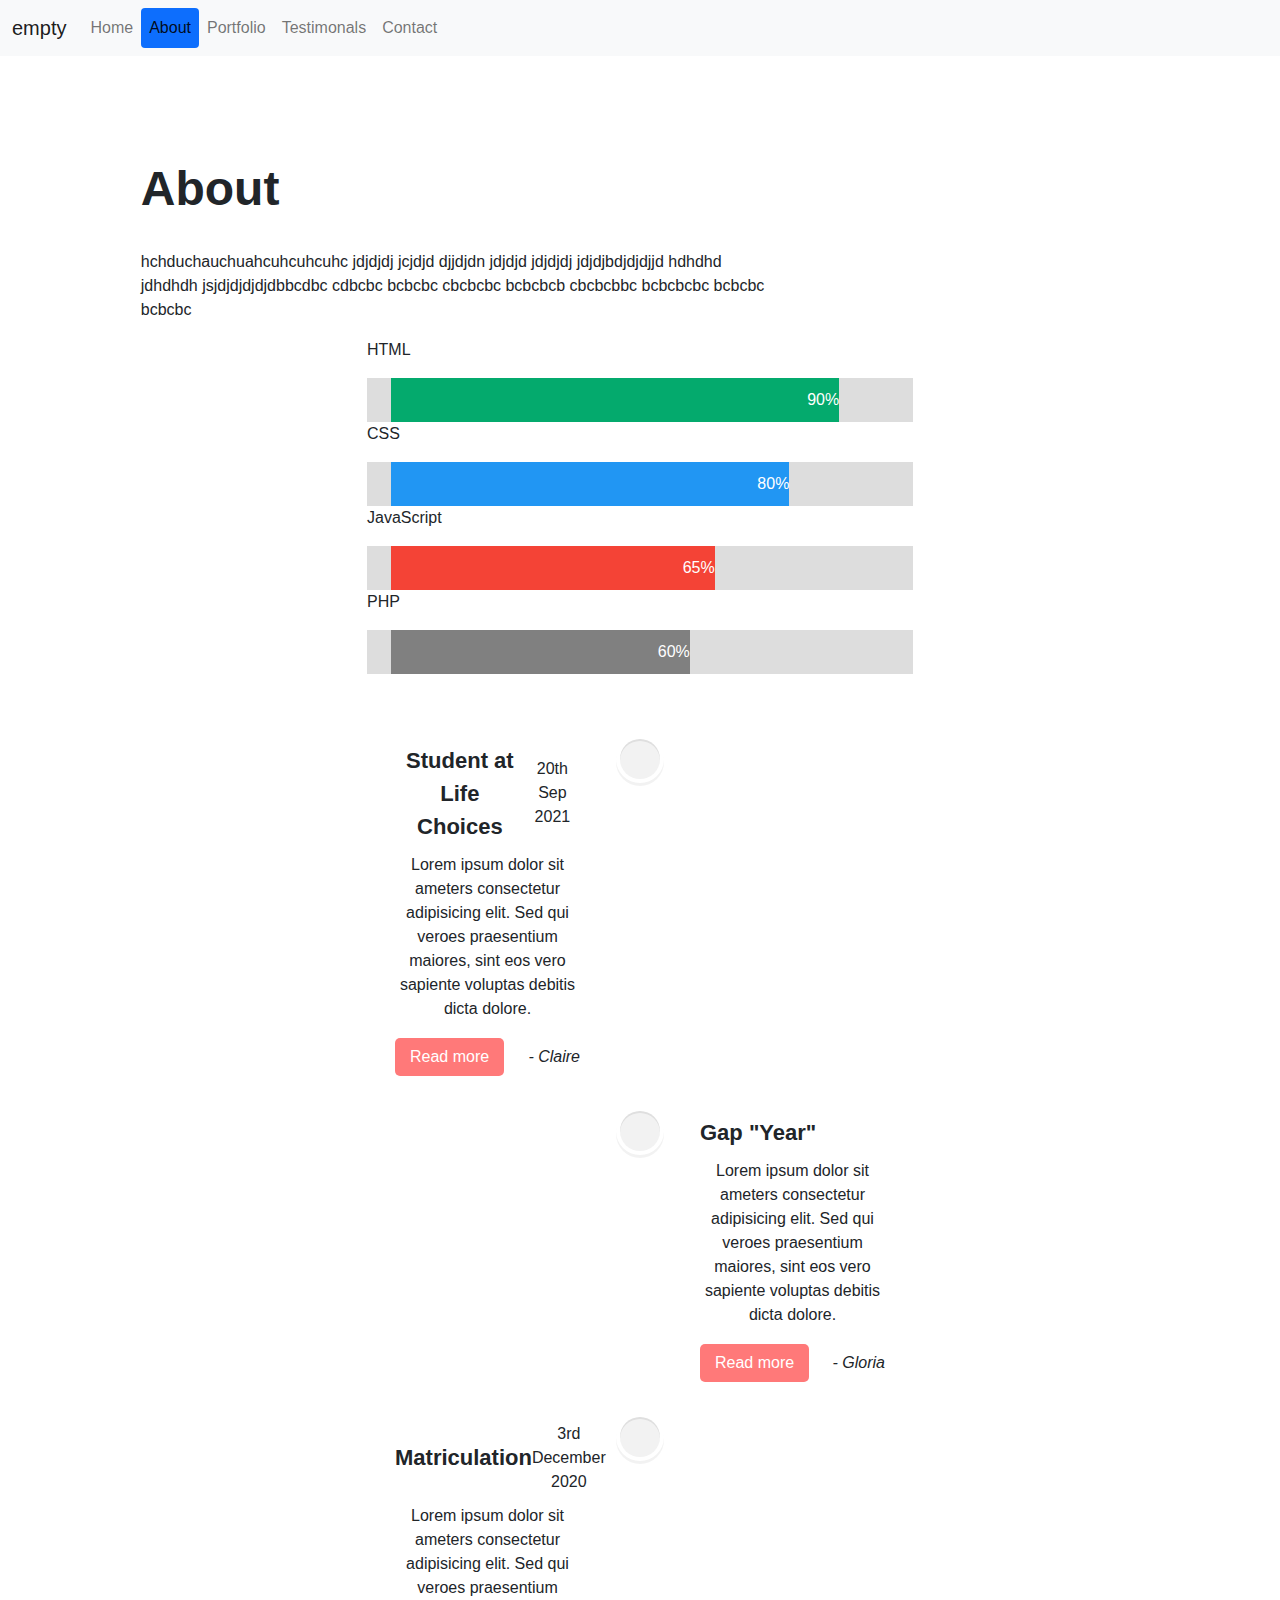
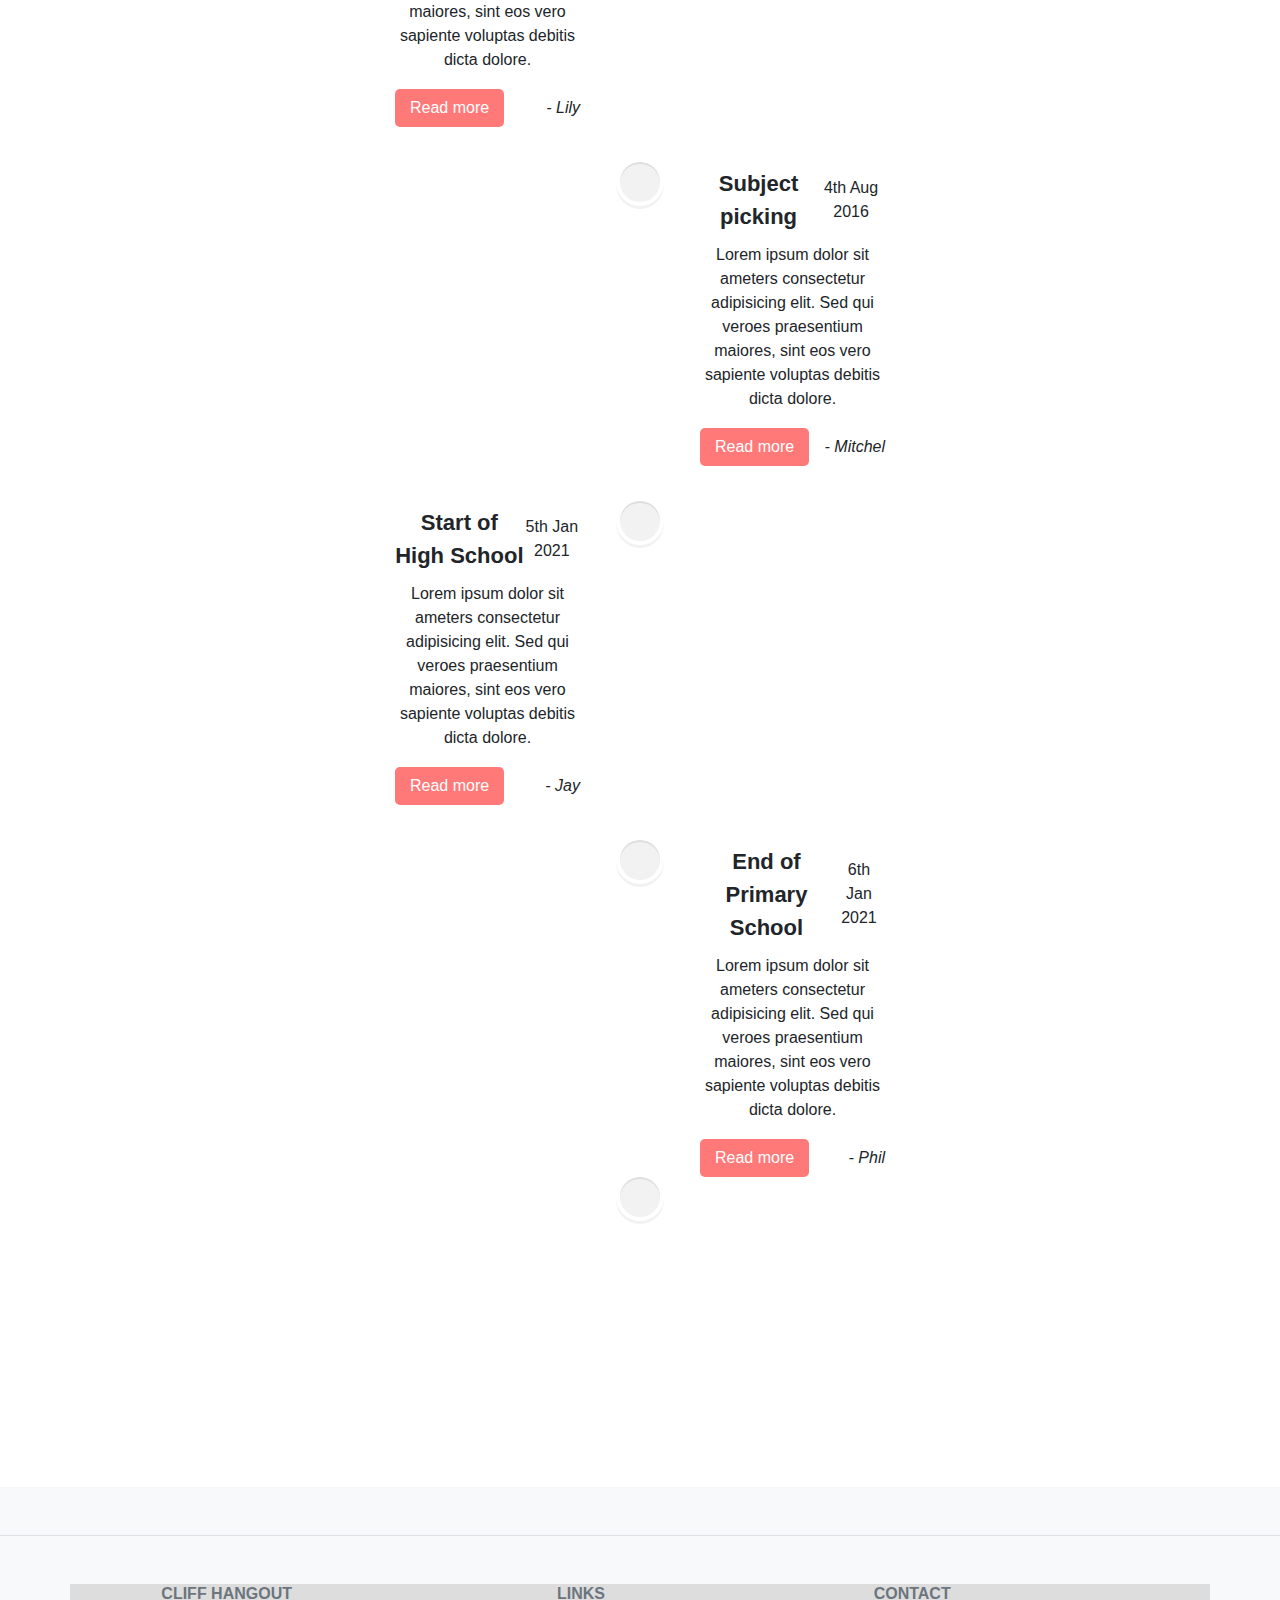
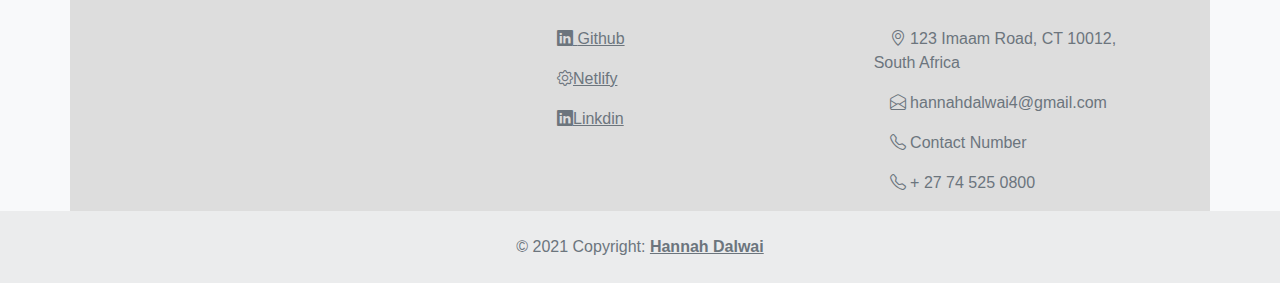
==== about.html @ 72252b6e "about rm timline" ====
<html>
<head>
    <!-- <link href="https://cdn.jsdelivr.net/npm/bootstrap@5.1.3/dist/css/bootstrap.min.css" rel="stylesheet" integrity="sha384-1BmE4kWBq78iYhFldvKuhfTAU6auU8tT94WrHftjDbrCEXSU1oBoqyl2QvZ6jIW3" crossorigin="anonymous"> -->
    <link rel="icon" href="images/HD.png" sizes="16x16">
    <link rel="stylesheet" href="style.css">
    <link rel="stylesheet" href="bootstrap.min.css">
    <link rel="stylesheet" href="https://cdn.jsdelivr.net/npm/bootstrap-icons@1.6.1/font/bootstrap-icons.css">
    <title>Hannah Dalwai</title>
</head>
<body>  
    <!-- navbar -->
    <nav class="navbar navbar-expand-lg navbar-light bg-light fixed-top">
      <div class="container-fluid">
        <a class="navbar-brand" href="#">empty</a>
        <button class="navbar-toggler" type="button" data-bs-toggle="collapse" data-bs-target="#navbarNavDropdown" aria-controls="navbarNavDropdown" aria-expanded="false" aria-label="Toggle navigation">
          <span class="navbar-toggler-icon"></span>
        </button>
        <div class="collapse navbar-collapse" id="navbarNavDropdown">
          <ul class="navbar-nav nav nav-pills" >
            
              <li class="nav-item">
                  <a class="nav-link" href="index.html">Home</a>
                </li>
                <li class="nav-item">
                  <a class="nav-link active" href="about.html">About</a>
                </li>
                <li class="nav-item">
                  <a class="nav-link" href="portfolio.html">Portfolio</a>
                </li>
                <li class="nav-item">
                  <a class="nav-link" href="testimonal.html">Testimonals</a>
                </li>
                <li class="nav-item">
                  <a class="nav-link" href="contact.html">Contact</a>
                </li>  
          </ul>
        </div>
      </div>
    </nav>
    <div id="abouttext" class="col-lg-6 col-sm-12 text-center text-md-start">
      <h1 id="header-text"><div class="display-5 fw-bold">About</div></h1>
      <br><p>hchduchauchuahcuhcuhcuhc jdjdjdj jcjdjd djjdjdn jdjdjd jdjdjdj jdjdjbdjdjdjjd hdhdhd jdhdhdh jsjdjdjdjdjdbbcdbc cdbcbc bcbcbc cbcbcbc bcbcbcb cbcbcbbc bcbcbcbc bcbcbc bcbcbc</p>
  </div>
    <div class="container-lg">
        <div class="row justify-content-center align-items-center">
          <!-- Skills -->
          <div class="col-lg-6 col-md-6 col-12">
            <div id="skills" class="col-lg-12 col-md-12 col-12 text-center text-md-start">          
              <p>HTML</p>
              <div class="container">
                <div class="skills html">90%</div>
              </div>
              <p>CSS</p>
              <div class="container">
                <div class="skills css">80%</div>
              </div>
              <p>JavaScript</p>
              <div class="container">
                <div class="skills js">65%</div>
              </div>
              <p>PHP</p>
              <div class="container">
                <div class="skills php">60%</div>
              </div>   
            </div>
            <!-- Experience Timeline -->
            <div class="text-center d-md-block">
              <div class="wrapper">
                <div class="center-line">
                  <a href="https://en.wikipedia.org/wiki/Wiki" class="scroll-icon"><i class="fas fa-caret-up"></i></a>
                </div>
                <div class="row row-1">
                  <section>
                    <i class="icon fas fa-home"></i>
                    <div class="details">
                      <span class="title">Student at Life Choices</span>
                      <span>20th Sep 2021</span>
                    </div>
                    <p>Lorem ipsum dolor sit ameters consectetur adipisicing elit. Sed qui veroes praesentium maiores, sint eos vero sapiente voluptas debitis dicta dolore.</p>
                    <div class="bottom">
                      <a href="https://en.wikipedia.org/wiki/Wiki">Read more</a>
                      <i>- Claire</i>
                    </div>
                  </section>
                </div>
                <div class="row row-2">
                  <section>
                    <i class="icon fas fa-star"></i>
                    <div class="details">
                      <span class="title">Gap "Year"</span>
                      <span></span>
                    </div>
                    <p>Lorem ipsum dolor sit ameters consectetur adipisicing elit. Sed qui veroes praesentium maiores, sint eos vero sapiente voluptas debitis dicta dolore.</p>
                    <div class="bottom">
                      <a href="https://en.wikipedia.org/wiki/Wiki">Read more</a>
                      <i>- Gloria</i>
                    </div>
                  </section>
                </div>
                <div class="row row-1">
                  <section>
                    <i class="icon fas fa-rocket"></i>
                    <div class="details">
                      <span class="title">Matriculation</span>
                      <span>3rd December 2020</span>
                    </div>
                    <p>Lorem ipsum dolor sit ameters consectetur adipisicing elit. Sed qui veroes praesentium maiores, sint eos vero sapiente voluptas debitis dicta dolore.</p>
                    <div class="bottom">
                      <a href="https://en.wikipedia.org/wiki/Wiki">Read more</a>
                      <i>- Lily</i>
                    </div>
                  </section>
                </div>
                <div class="row row-2">
                  <section>
                    <i class="icon fas fa-globe"></i>
                    <div class="details">
                      <span class="title">Subject picking</span>
                      <span>4th Aug 2016</span>
                    </div>
                    <p>Lorem ipsum dolor sit ameters consectetur adipisicing elit. Sed qui veroes praesentium maiores, sint eos vero sapiente voluptas debitis dicta dolore.</p>
                    <div class="bottom">
                      <a href="https://en.wikipedia.org/wiki/Wiki">Read more</a>
                      <i>- Mitchel</i>
                    </div>
                  </section>
                </div>
                <div class="row row-1">
                  <section>
                    <i class="icon fas fa-paper-plane"></i>
                    <div class="details">
                      <span class="title">Start of High School</span>
                      <span>5th Jan 2021</span>
                    </div>
                    <p>Lorem ipsum dolor sit ameters consectetur adipisicing elit. Sed qui veroes praesentium maiores, sint eos vero sapiente voluptas debitis dicta dolore.</p>
                    <div class="bottom">
                      <a href="https://en.wikipedia.org/wiki/Wiki">Read more</a>
                      <i>- Jay</i>
                    </div>
                  </section>
                </div>
                <div class="row row-2">
                  <section>
                    <i class="icon fas fa-map-marker-alt"></i>
                    <div class="details">
                      <span class="title">End of Primary School</span>
                      <span>6th Jan 2021</span>
                    </div>
                    <p>Lorem ipsum dolor sit ameters consectetur adipisicing elit. Sed qui veroes praesentium maiores, sint eos vero sapiente voluptas debitis dicta dolore.</p>
                    <div class="bottom">
                      <a href="https://en.wikipedia.org/wiki/Wiki">Read more</a>
                      <i>- Phil</i>
                    </div>
                  </section>
                </div>
              </div>  
            </div>
          </div>
    <!-- end -->
</div>
</div> 
<br><br><br><br><br><br><br><br><br><br><!-- Footer -->
<footer class="text-center text-lg-start bg-light text-muted ">
    <!-- Section: Social media -->
    <section
      class="d-flex justify-content-center justify-content-lg-between p-4 border-bottom" >
      <!-- Left -->
      <div class="me-5 d-none d-lg-block">
        <span> </span>
      </div>
      <!-- Left -->
  
    
    </section>
    
    <!-- Section: Links  -->
    <section class="">
      <div class="container text-center text-md-start mt-5">
        <!-- Grid row -->
        <div class="row mt-3">
          <!-- Grid column -->
          <div class="col-md-3 col-lg-4 col-xl-3 mx-auto mb-4">
            <!-- Content -->
            <h6 class="text-uppercase fw-bold mb-4">
              <i class="fas fa-gem me-3"></i>Cliff Hangout
            </h6>
          </div>
  
          <!-- Grid column -->
          <div class="col-md-3 col-lg-2 col-xl-2 mx-auto mb-4">
            <!-- Links -->
            <h6 class="text-uppercase fw-bold mb-4">
              Links
            </h6>
            <p>
              <a href="#!" class="text-reset"><i class="bi bi-linkedin"> </i>Github</a>
            </p>
            <p>
              <a href="#!" class="text-reset"><i class="bi bi-gear"></i>Netlify</a>
            </p>
            <p>
              <a href="#!" class="text-reset"><i class="bi bi-linkedin"></i></i>Linkdin</a>
            </p>
          </div>
          <!-- Grid column -->
  
          <!-- Grid column -->
          <div class="col-md-4 col-lg-3 col-xl-3 mx-auto mb-md-0 mb-4">
            <!-- Links -->
            <h6 class="text-uppercase fw-bold mb-4">
              Contact
            </h6>
            <p><i class="fas fa-home me-3"></i><i class="bi bi-geo-alt"></i> 123 Imaam Road, CT 10012, South Africa</p>
            <p>
              <i class="fas fa-envelope me-3"></i>
              <i class="bi bi-envelope-open"></i> hannahdalwai4@gmail.com
            </p>
            <p><i class="fas fa-phone me-3"></i><i class="bi bi-telephone"></i> Contact Number </p>
            <p><i class="fas fa-print me-3"></i><i class="bi bi-telephone"></i> + 27 74 525 0800</p>
          </div>
          <!-- Grid column -->
        </div>
        <!-- Grid row -->
      </div>
    </section>
    <!-- Section: Links  -->
  
    <!-- Copyright -->
    <div class="text-center p-4" style="background-color: rgba(0, 0, 0, 0.05);">
      © 2021 Copyright:
      <a class="text-reset fw-bold" href="https://mdbootstrap.com/">Hannah Dalwai</a>
    </div>
    <!-- Copyright -->
  </footer>
  <!-- Footer -->
<script src="bootstrap.bundle.min.js"></script>   
</body>
</html>
---- style.css ----
#contact-header{
    margin-top: 50px;
}
#Hpicture{
    margin-top: 160px;
    border-radius:50% ;
 border-style: groove;
 border-width: thick;
 border-color: gray;
 padding: 10px;
 float: left;
}
#header-text{
    margin-top: 160px;
}
#bgimg{
    background-image: url("images/nature-gfedb81a7d_1920.jpg");
    background-repeat: no-repeat;
    background-size: cover;
    height: 100%
}
#h2ftw{
    color: whitesmoke;
    -webkit-text-stroke-width: 1px; /* 1px Stroke */
  -webkit-text-stroke-color:#01060c;
}
/* nav */
* {
    margin: 0;
    padding: 0;
    box-sizing: border-box;
  }
  .navbar-links {
    display: flex;
    list-style-type: none;
    flex-direction: column;
    background: pink;
    position: fixed;
    top: -100%;
    /*   left: -100%; */
    width: 100vw;
    height: 100vh;
    justify-content: center;
    align-items: center;
    text-transform: uppercase;
    gap: 20px;
    font-family: sans-serif;
    transition: all 0.3s linear;
  }
  .navbar-links.active {
    top: 0;
    left: 0;
  }
  .navbar-button {
    position: fixed;
    top: 0;
    right: 0;
    z-index: 100;
    font-size: 30px;
    background: none;
    border: none;
    outline: none;
    padding: 20px;
  }
  .landing {
    height: 100vh;
    background: yellow;
  }/* nav ended   */
#abouttext{
  margin-left: 11%;
}
/* skills */
/* Make sure that padding behaves as expected */
* {box-sizing:border-box}
/* Container for skill bars */
.container {
  width: 100%; /* Full width */
  background-color: #ddd; /* Grey background */
}
.skills {
  text-align: right; /* Right-align text */
  padding-top: 10px; /* Add top padding */
  padding-bottom: 10px; /* Add bottom padding */
  color: white; /* White text color */
}
.html {width: 90%; background-color: #04AA6D;} /* Green */
.css {width: 80%; background-color: #2196F3;} /* Blue */
.js {width: 65%; background-color: #f44336;} /* Red */
.php {width: 60%; background-color: #808080;} /* Dark Grey */
/* timeline */
@import url('https://fonts.googleapis.com/css2?family=Poppins:wght@200;300;400;500;600;700&display=swap');
*{
  margin: 0;
  padding: 0;
  box-sizing: border-box;
  font-family: "Poppins", sans-serif;
}
html{
  scroll-behavior: smooth;
}
body{
  background:#9dcdfe;
}
::selection{
  color: #fff;
  background: #ff7979;
}
.wrapper{
  max-width: 1080px;
  margin: 50px auto;
  padding: 0 20px;
  position: relative;
}
.wrapper .center-line{
  position: absolute;
  height: 100%;
  width: 4px;
  background: #fff;
  left: 50%;
  top: 20px;
  transform: translateX(-50%);
}
.wrapper .row{
  display: flex;
}
.wrapper .row-1{
  justify-content: flex-start;
}
.wrapper .row-2{
  justify-content: flex-end;
}
.wrapper .row section{
  background: #fff;
  border-radius: 5px;
  width: calc(50% - 40px);
  padding: 20px;
  position: relative;
}
.wrapper .row section::before{
  position: absolute;
  content: "";
  height: 15px;
  width: 15px;
  background: #fff;
  top: 28px;
  z-index: -1;
  transform: rotate(45deg);
}
.row-1 section::before{
  right: -7px;
}
.row-2 section::before{
  left: -7px;
}
.row section .icon,
.center-line .scroll-icon{
  position: absolute;
  background: #f2f2f2;
  height: 40px;
  width: 40px;
  text-align: center;
  line-height: 40px;
  border-radius: 50%;
  color: #ff7979;
  font-size: 17px;
  box-shadow: 0 0 0 4px #fff, inset 0 2px 0 rgba(0,0,0,0.08), 0 3px 0 4px rgba(0,0,0,0.05);
}
.center-line .scroll-icon{
  bottom: 0px;
  left: 50%;
  font-size: 25px;
  transform: translateX(-50%);
}
.row-1 section .icon{
  top: 15px;
  right: -60px;
}
.row-2 section .icon{
  top: 15px;
  left: -60px;
}
.row section .details,
.row section .bottom{
  display: flex;
  align-items: center;
  justify-content: space-between;
}
.row section .details .title{
  font-size: 22px;
  font-weight: 600;
}
.row section p{
  margin: 10px 0 17px 0;
}
.row section .bottom a{
  
  text-decoration: none;
  background: #ff7979;
  color: #fff;
  padding: 7px 15px;
  border-radius: 5px;
  /* font-size: 17px; */
  font-weight: 400;
  transition: all 0.3s ease;
}
.row section .bottom a:hover{
  transform: scale(0.97);
}
@media(max-width: 790px){
  .wrapper .center-line{
    left: 40px;
  }
  .wrapper .row{
    margin: 30px 0 3px 60px;
  }
  .wrapper .row section{
    width: 100%;
  }
  .row-1 section::before{
    left: -7px;
  }
  .row-1 section .icon{
    left: -60px;
  }
}
@media(max-width: 440px){
  .wrapper .center-line,
  .row section::before,
  .row section .icon{
    display: none;
  }
  .wrapper .row{
    margin: 10px 0;
  }
}
/* skills */
#skills{
  margin-top: 0%;
}
/* cards */
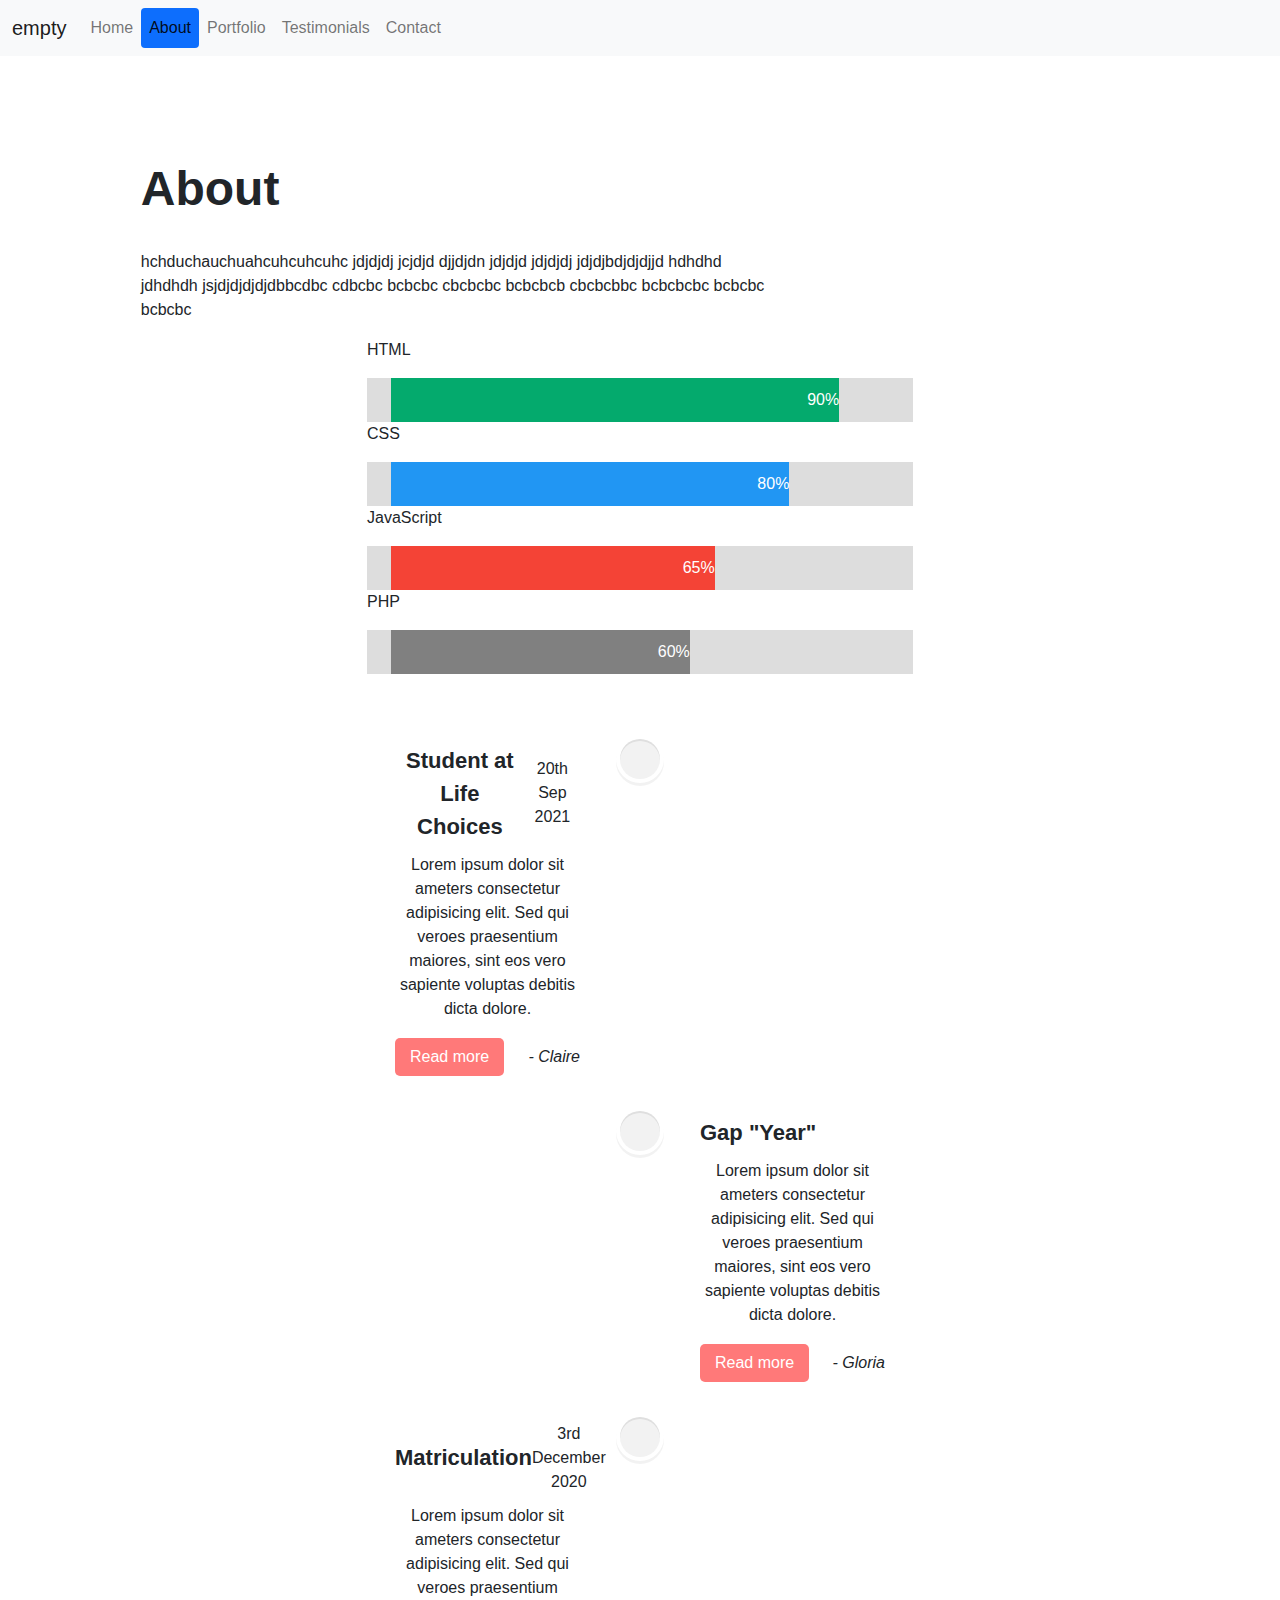
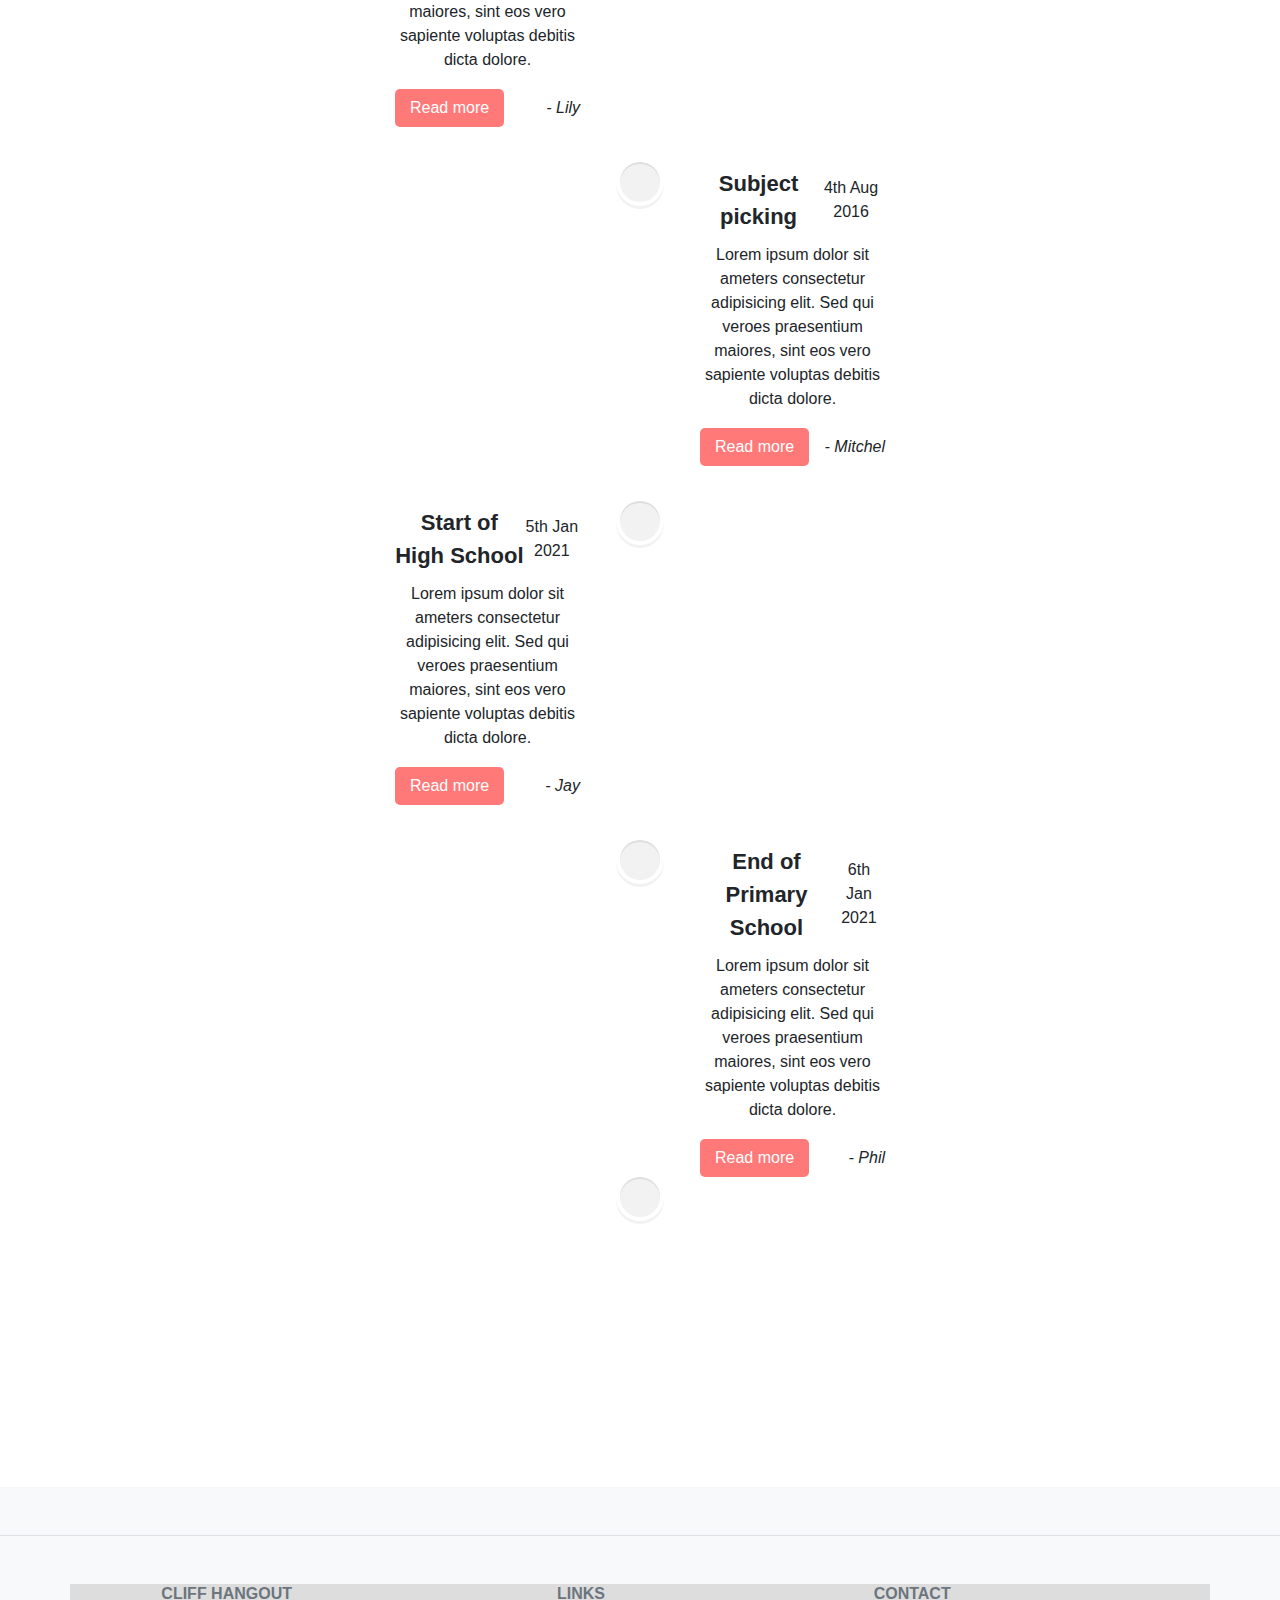
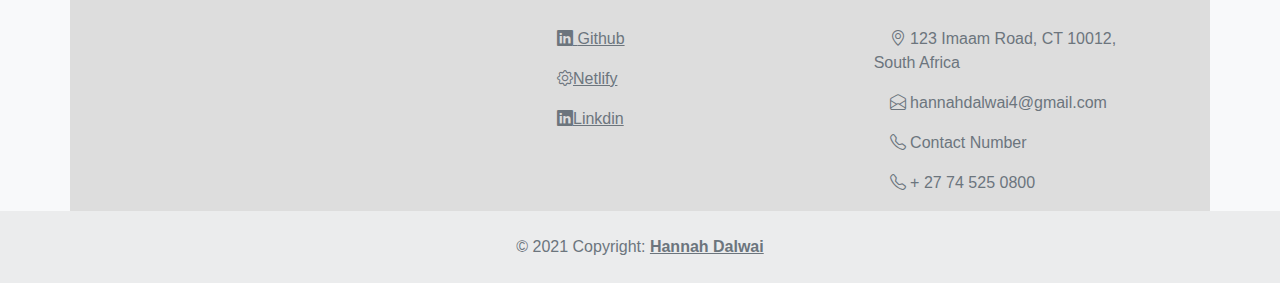
==== commit c616bbd1: "trival" ====
--- a/about.html
+++ b/about.html
@@ -28,7 +28,7 @@
                   <a class="nav-link" href="portfolio.html">Portfolio</a>
                 </li>
                 <li class="nav-item">
-                  <a class="nav-link" href="testimonal.html">Testimonals</a>
+                  <a class="nav-link" href="testimonials.html">Testimonials</a>
                 </li>
                 <li class="nav-item">
                   <a class="nav-link" href="contact.html">Contact</a>
--- a/style.css
+++ b/style.css
@@ -3,7 +3,7 @@
 }
 #Hpicture{
     margin-top: 160px;
-    border-radius:50% ;
+    border-radius:60% ;
  border-style: groove;
  border-width: thick;
  border-color: gray;
@@ -238,3 +238,4 @@
   margin-top: 0%;
 }
 /* cards */
+
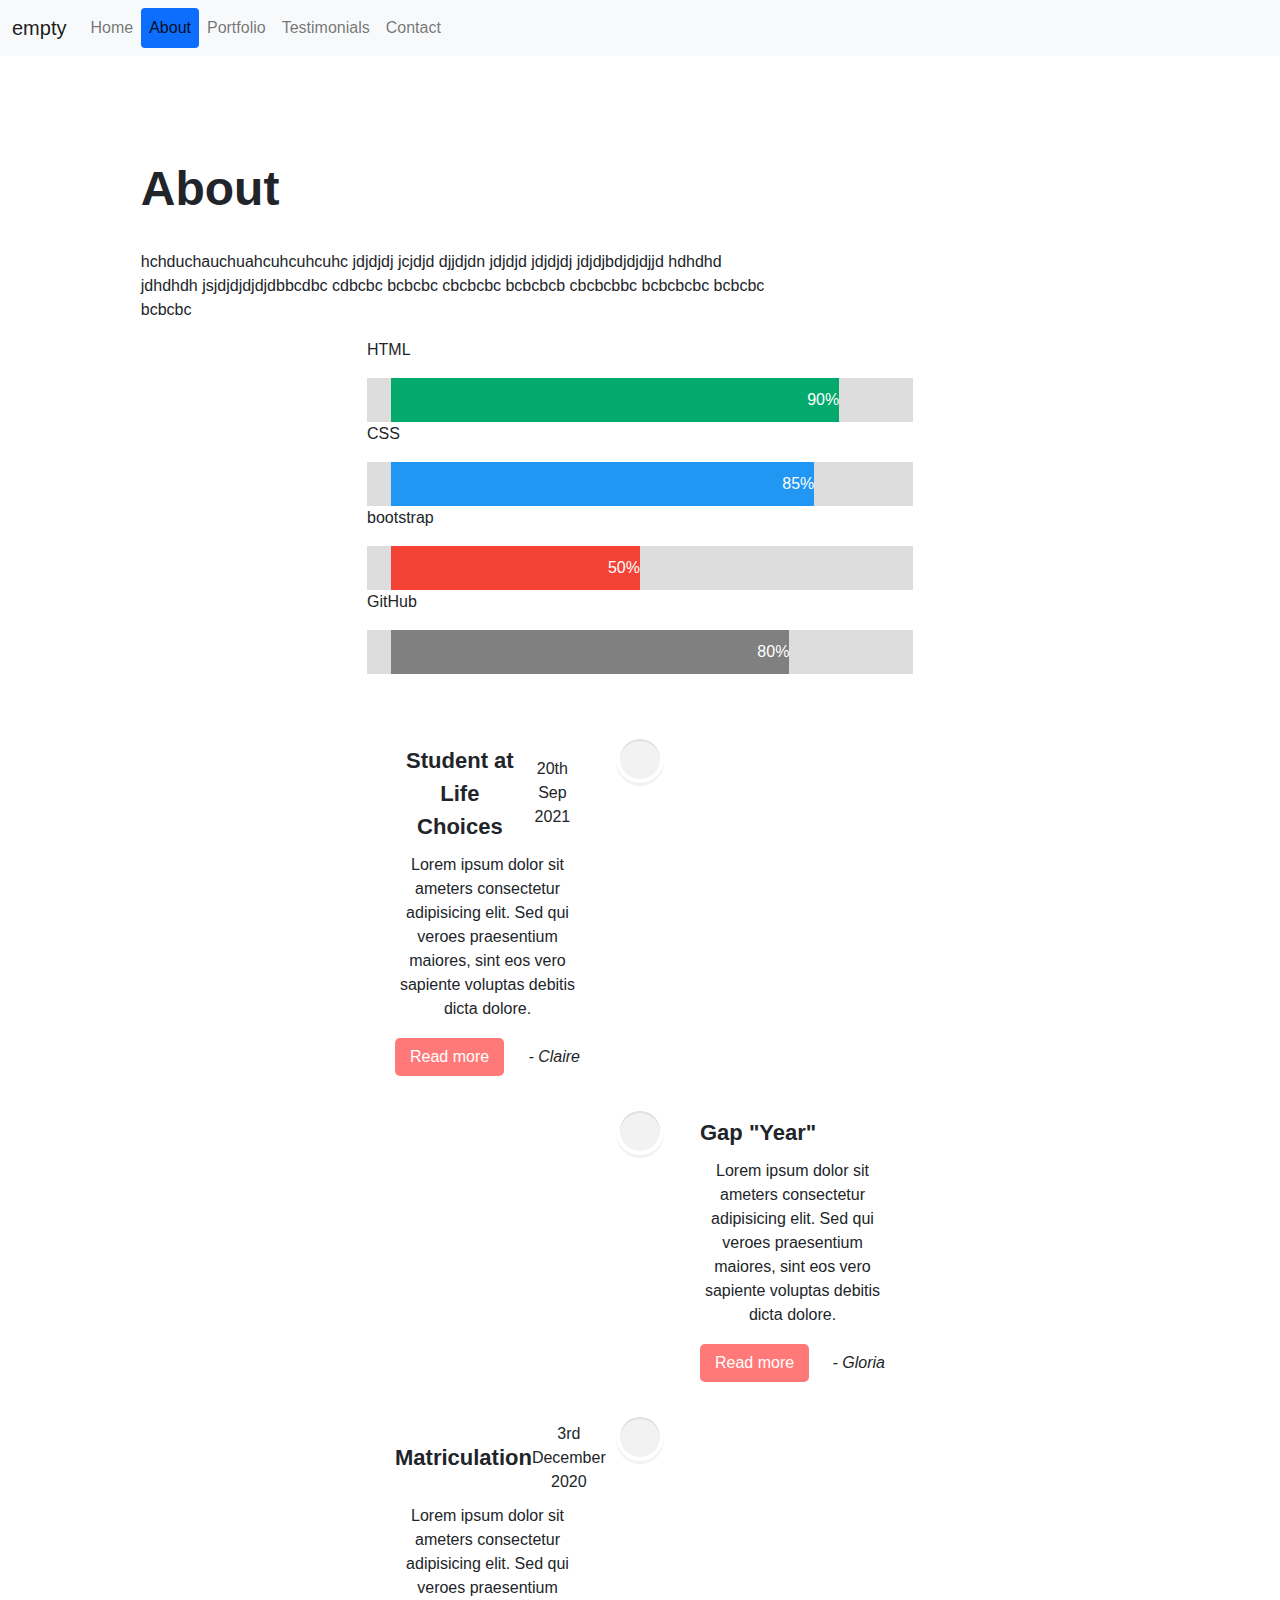
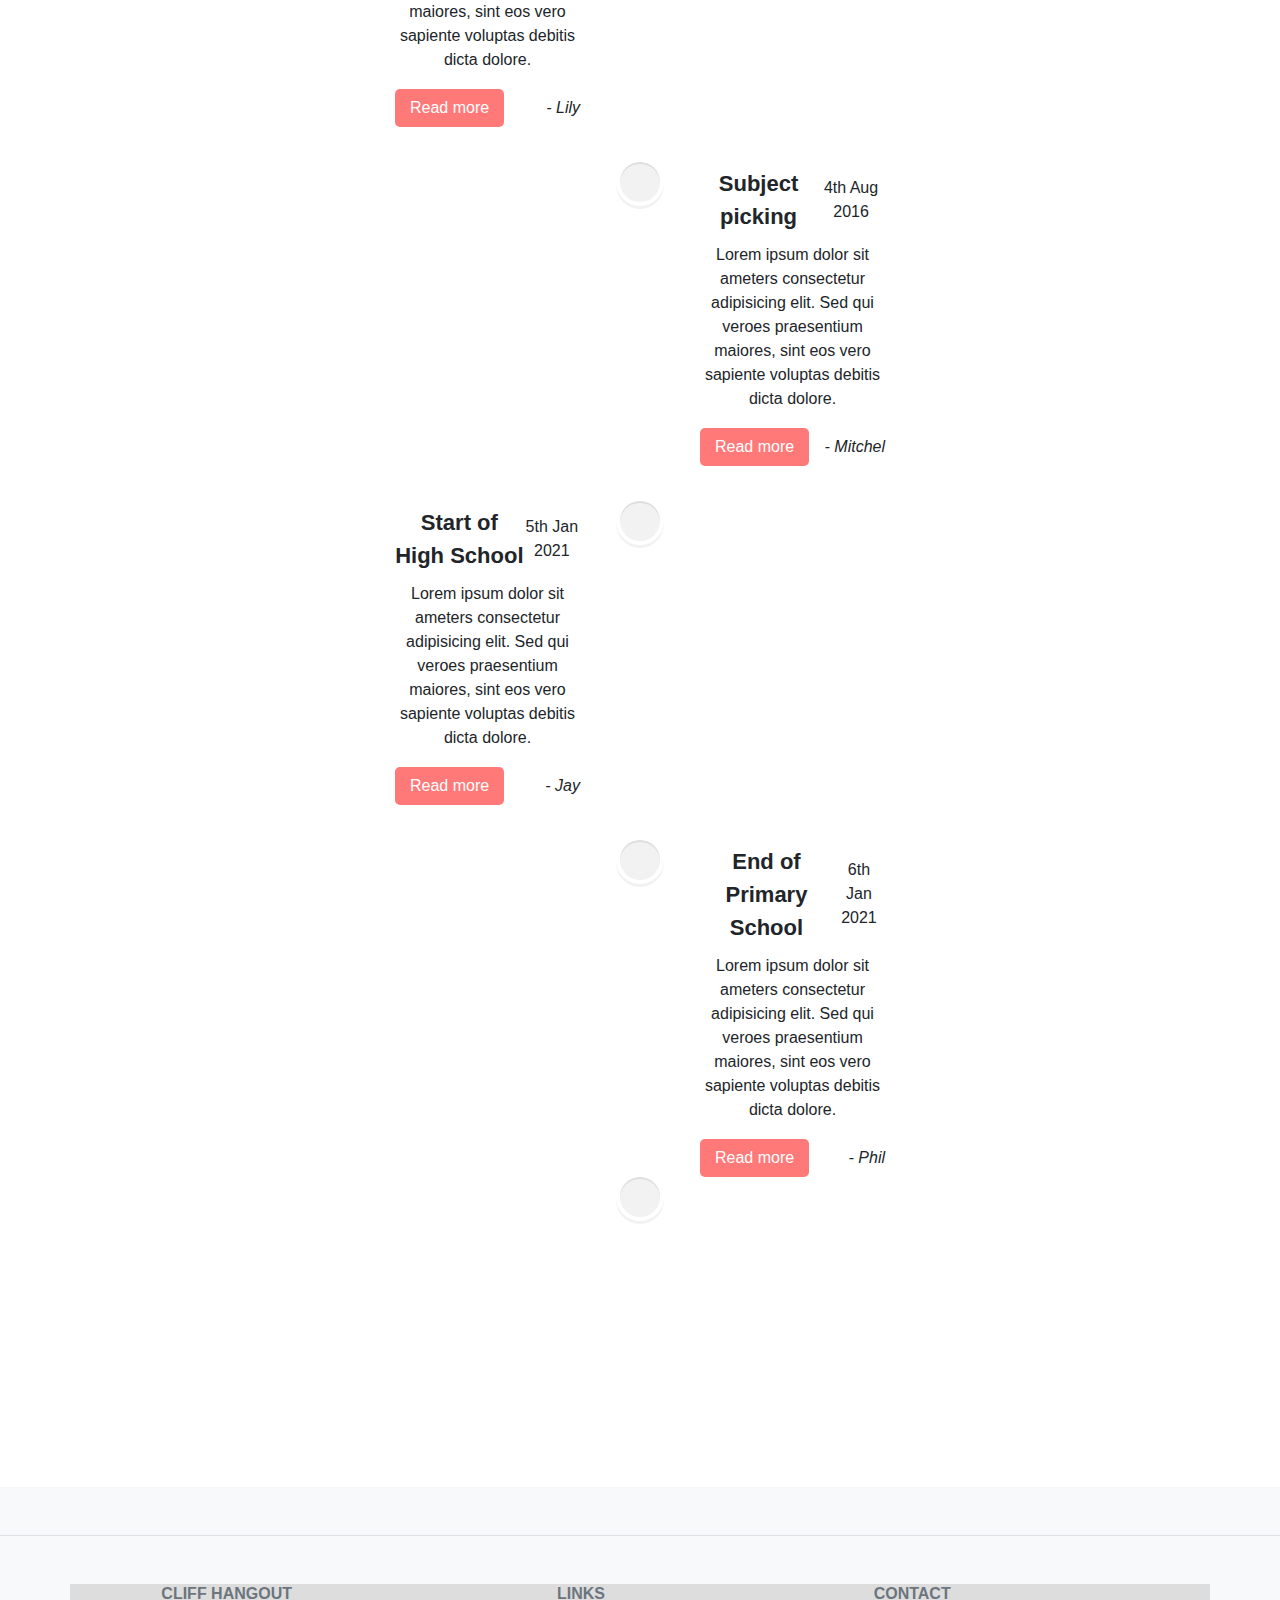
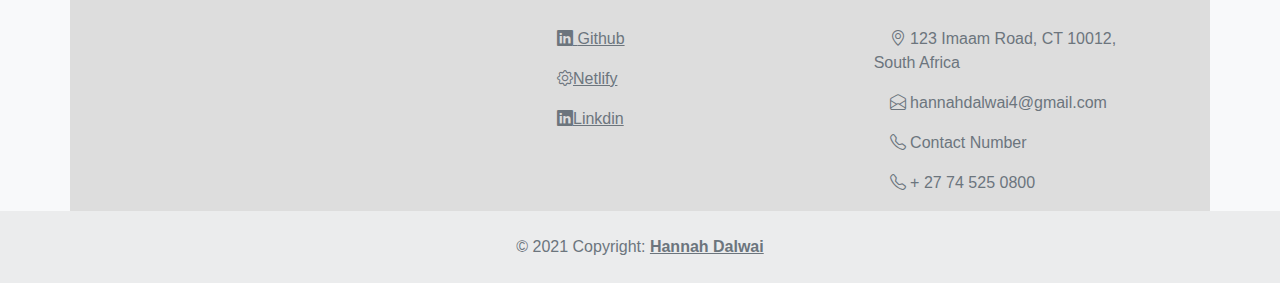
==== commit cc99b793: "skills" ====
--- a/about.html
+++ b/about.html
@@ -52,15 +52,15 @@
               </div>
               <p>CSS</p>
               <div class="container">
-                <div class="skills css">80%</div>
+                <div class="skills css">85%</div>
               </div>
-              <p>JavaScript</p>
-              <div class="container">
-                <div class="skills js">65%</div>
+              <p>bootstrap</p>
+              <div class="container">
+                <div class="skills js">50%</div>
               </div>
-              <p>PHP</p>
-              <div class="container">
-                <div class="skills php">60%</div>
+              <p>GitHub</p>
+              <div class="container">
+                <div class="skills php">80%</div>
               </div>   
             </div>
             <!-- Experience Timeline -->
--- a/style.css
+++ b/style.css
@@ -14,7 +14,7 @@
     margin-top: 160px;
 }
 #bgimg{
-    background-image: url("images/nature-gfedb81a7d_1920.jpg");
+    background-image: url("images/fall-g93027d2b4_1920-min.jpg");
     background-repeat: no-repeat;
     background-size: cover;
     height: 100%
@@ -84,9 +84,9 @@
   color: white; /* White text color */
 }
 .html {width: 90%; background-color: #04AA6D;} /* Green */
-.css {width: 80%; background-color: #2196F3;} /* Blue */
-.js {width: 65%; background-color: #f44336;} /* Red */
-.php {width: 60%; background-color: #808080;} /* Dark Grey */
+.css {width: 85%; background-color: #2196F3;} /* Blue */
+.js {width: 50%; background-color: #f44336;} /* Red */
+.php {width: 80%; background-color: #808080;} /* Dark Grey */
 /* timeline */
 @import url('https://fonts.googleapis.com/css2?family=Poppins:wght@200;300;400;500;600;700&display=swap');
 *{
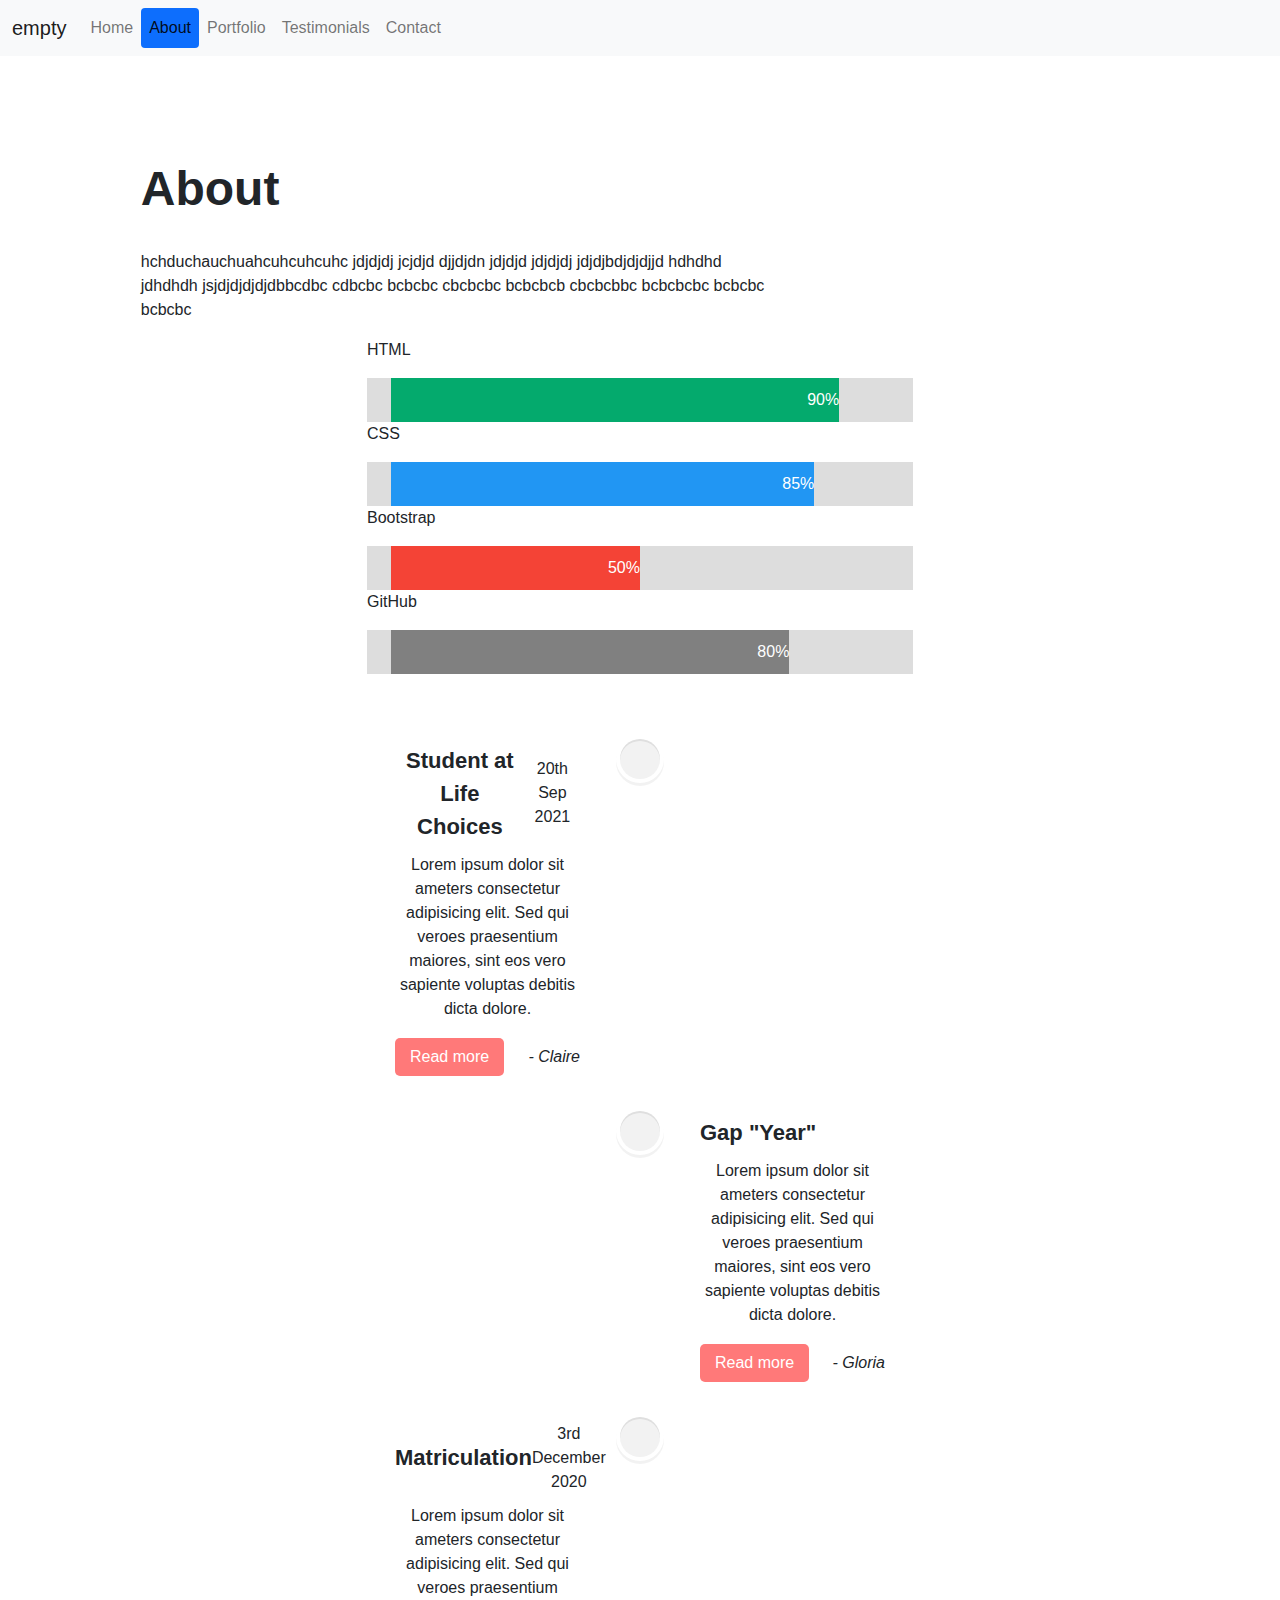
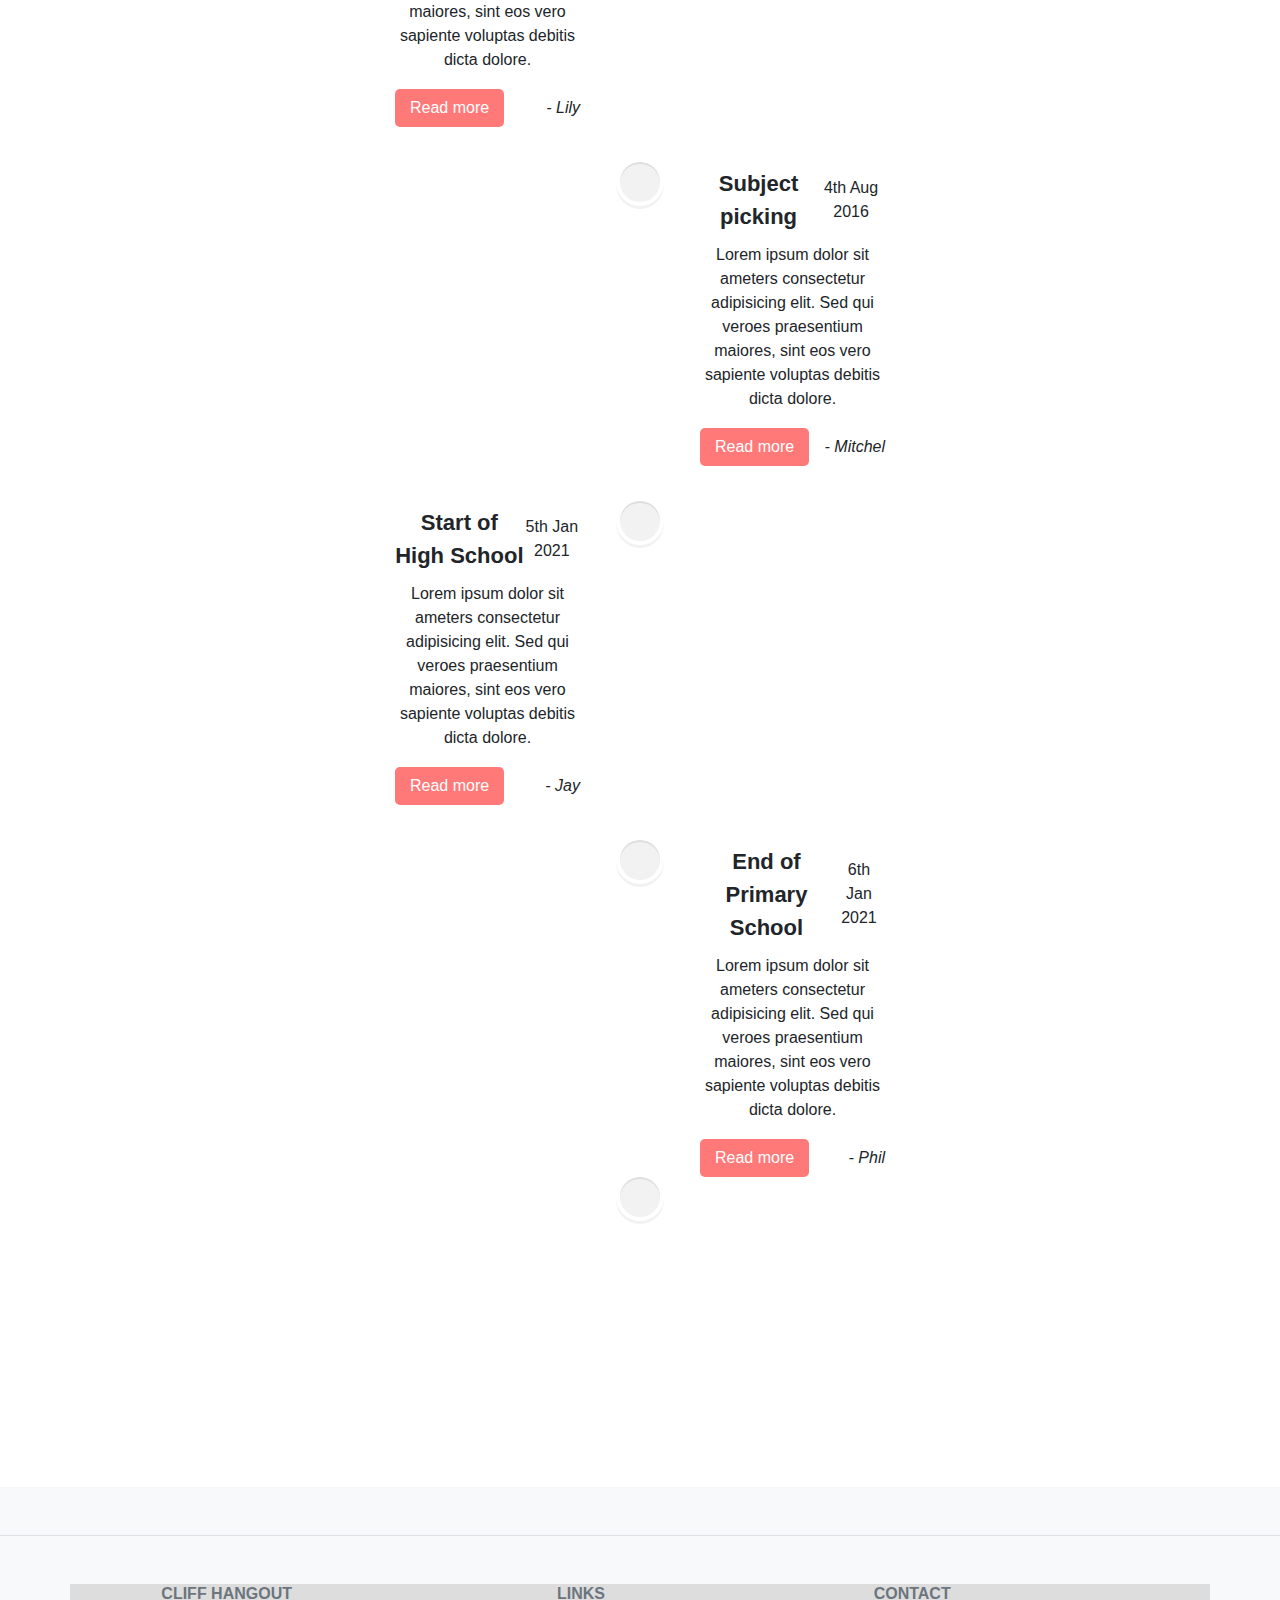
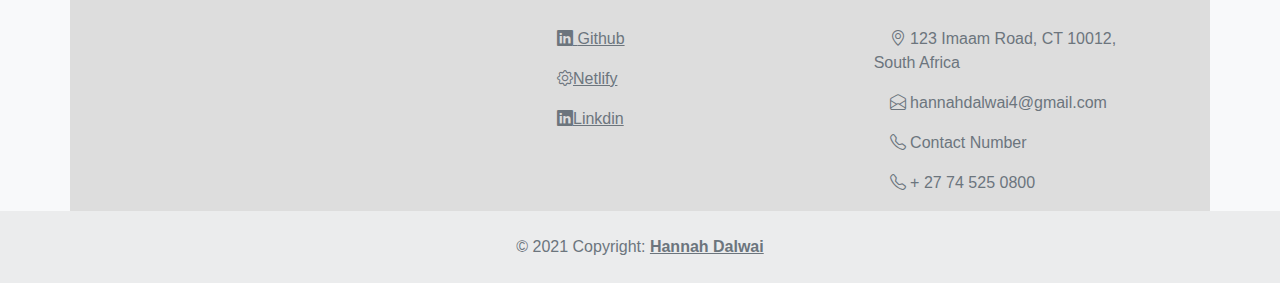
==== commit 157dd15f: "font" ====
--- a/about.html
+++ b/about.html
@@ -54,7 +54,7 @@
               <div class="container">
                 <div class="skills css">85%</div>
               </div>
-              <p>bootstrap</p>
+              <p>Bootstrap</p>
               <div class="container">
                 <div class="skills js">50%</div>
               </div>
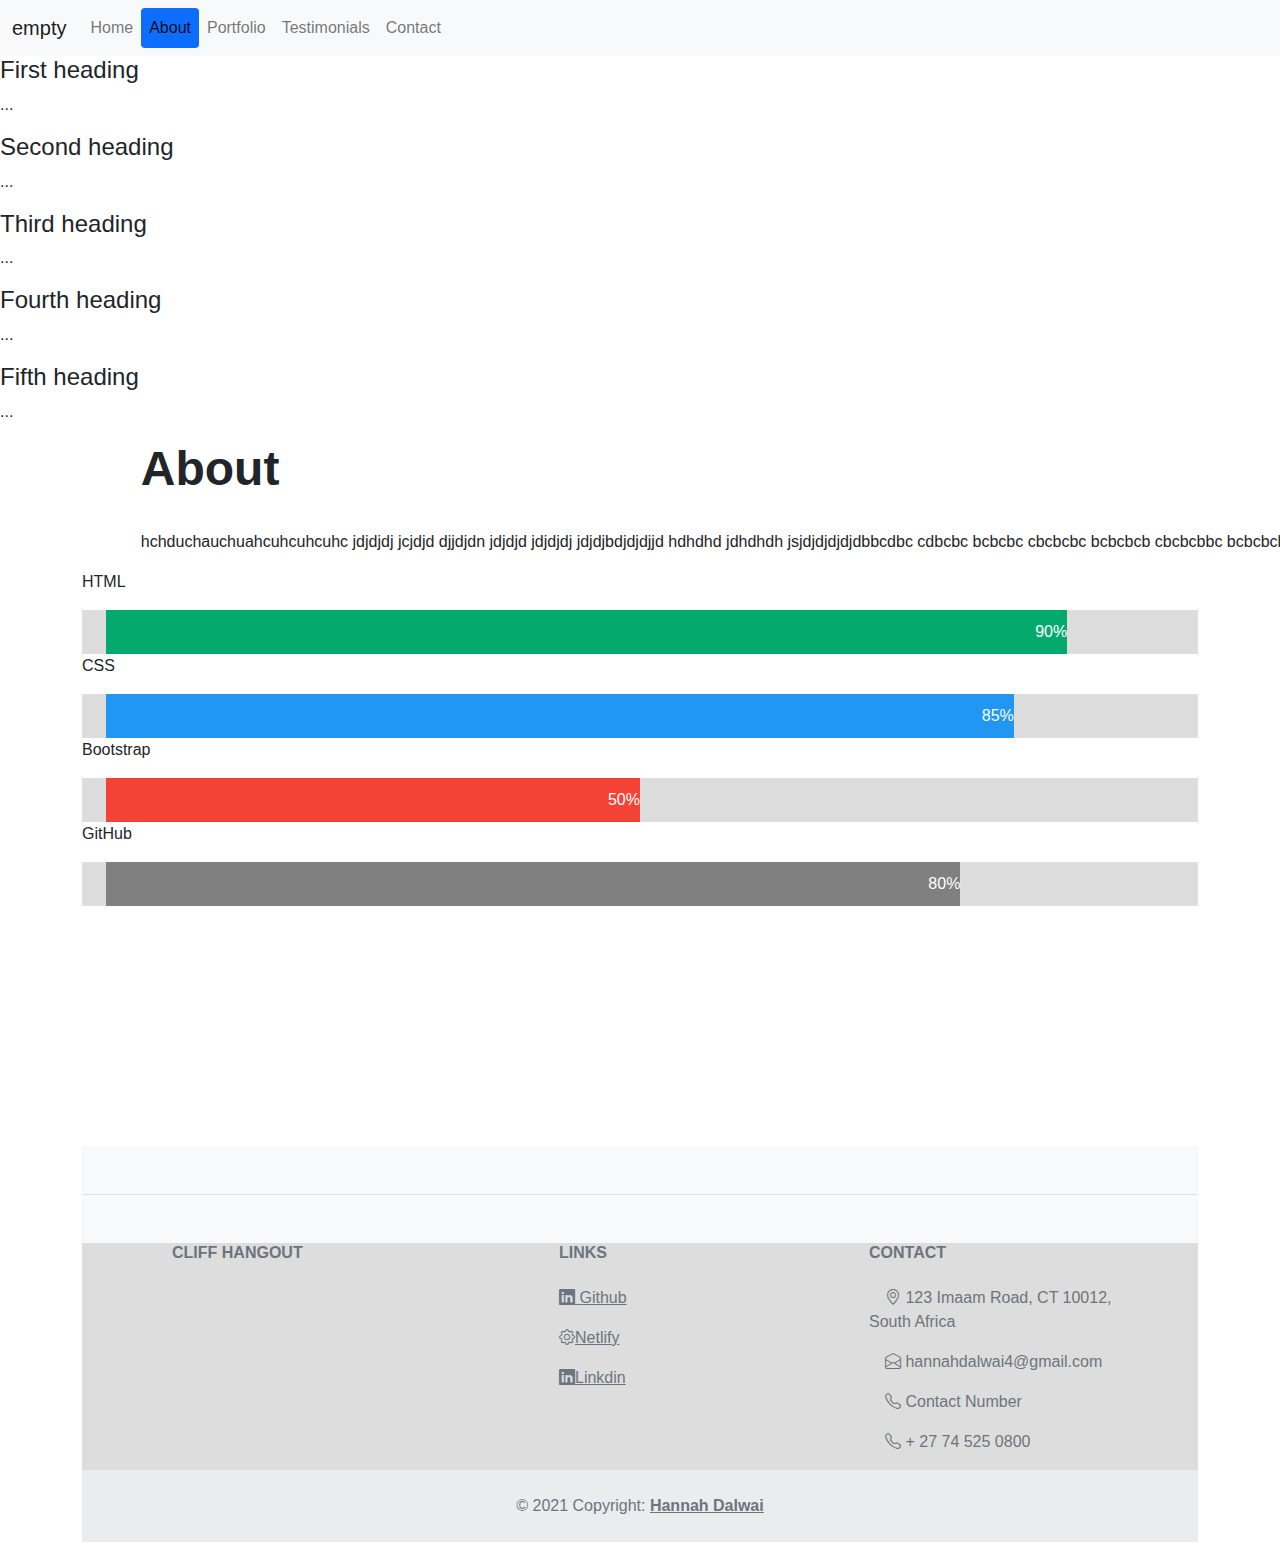
==== commit ad789c78: "about" ====
--- a/about.html
+++ b/about.html
@@ -5,6 +5,9 @@
     <link rel="stylesheet" href="style.css">
     <link rel="stylesheet" href="bootstrap.min.css">
     <link rel="stylesheet" href="https://cdn.jsdelivr.net/npm/bootstrap-icons@1.6.1/font/bootstrap-icons.css">
+    <style>
+      @import url('https://fonts.googleapis.com/css2?family=Titillium+Web:wght@300&display=swap');
+      </style> 
     <title>Hannah Dalwai</title>
 </head>
 <body>  
@@ -37,14 +40,49 @@
         </div>
       </div>
     </nav>
-    <div id="abouttext" class="col-lg-6 col-sm-12 text-center text-md-start">
+    <nav id="navbar-example2" class="navbar navbar-light bg-light px-3">
+      <a class="navbar-brand" href="#">About Me</a>
+      <ul class="nav nav-pills">
+        <li class="nav-item">
+          <a class="nav-link" href="#scrollspyHeading1">First</a>
+        </li>
+        <li class="nav-item">
+          <a class="nav-link" href="#scrollspyHeading2">Second</a>
+        </li>
+        <li class="nav-item dropdown">
+          <a class="nav-link dropdown-toggle" data-bs-toggle="dropdown" href="#" role="button" aria-expanded="false">Dropdown</a>
+          <ul class="dropdown-menu">
+            <li><a class="dropdown-item" href="#scrollspyHeading3">Third</a></li>
+            <li><a class="dropdown-item" href="#scrollspyHeading4">Fourth</a></li>
+            <li><hr class="dropdown-divider"></li>
+            <li><a class="dropdown-item" href="#scrollspyHeading5">Fifth</a></li>
+          </ul>
+        </li>
+      </ul>
+    </nav>
+    <div data-bs-spy="scroll" data-bs-target="#navbar-example2" data-bs-offset="0" class="scrollspy-example" tabindex="0">
+      <h4 id="scrollspyHeading1">First heading</h4>
+      <p>...</p>
+      <h4 id="scrollspyHeading2">Second heading</h4>
+      <p>...</p>
+      <h4 id="scrollspyHeading3">Third heading</h4>
+      <p>...</p>
+      <h4 id="scrollspyHeading4">Fourth heading</h4>
+      <p>...</p>
+      <h4 id="scrollspyHeading5">Fifth heading</h4>
+      <p>...</p>
+    </div>
+    
+    
+<!-- scroll end    -->
+    <div id="abouttext" class="col-lg-12 col-sm-12 text-center text-md-start">
       <h1 id="header-text"><div class="display-5 fw-bold">About</div></h1>
       <br><p>hchduchauchuahcuhcuhcuhc jdjdjdj jcjdjd djjdjdn jdjdjd jdjdjdj jdjdjbdjdjdjjd hdhdhd jdhdhdh jsjdjdjdjdjdbbcdbc cdbcbc bcbcbc cbcbcbc bcbcbcb cbcbcbbc bcbcbcbc bcbcbc bcbcbc</p>
   </div>
     <div class="container-lg">
         <div class="row justify-content-center align-items-center">
           <!-- Skills -->
-          <div class="col-lg-6 col-md-6 col-12">
+          <div class="col-lg-12 col-md-6 col-12">
             <div id="skills" class="col-lg-12 col-md-12 col-12 text-center text-md-start">          
               <p>HTML</p>
               <div class="container">
@@ -63,102 +101,9 @@
                 <div class="skills php">80%</div>
               </div>   
             </div>
-            <!-- Experience Timeline -->
-            <div class="text-center d-md-block">
-              <div class="wrapper">
-                <div class="center-line">
-                  <a href="https://en.wikipedia.org/wiki/Wiki" class="scroll-icon"><i class="fas fa-caret-up"></i></a>
-                </div>
-                <div class="row row-1">
-                  <section>
-                    <i class="icon fas fa-home"></i>
-                    <div class="details">
-                      <span class="title">Student at Life Choices</span>
-                      <span>20th Sep 2021</span>
-                    </div>
-                    <p>Lorem ipsum dolor sit ameters consectetur adipisicing elit. Sed qui veroes praesentium maiores, sint eos vero sapiente voluptas debitis dicta dolore.</p>
-                    <div class="bottom">
-                      <a href="https://en.wikipedia.org/wiki/Wiki">Read more</a>
-                      <i>- Claire</i>
-                    </div>
-                  </section>
-                </div>
-                <div class="row row-2">
-                  <section>
-                    <i class="icon fas fa-star"></i>
-                    <div class="details">
-                      <span class="title">Gap "Year"</span>
-                      <span></span>
-                    </div>
-                    <p>Lorem ipsum dolor sit ameters consectetur adipisicing elit. Sed qui veroes praesentium maiores, sint eos vero sapiente voluptas debitis dicta dolore.</p>
-                    <div class="bottom">
-                      <a href="https://en.wikipedia.org/wiki/Wiki">Read more</a>
-                      <i>- Gloria</i>
-                    </div>
-                  </section>
-                </div>
-                <div class="row row-1">
-                  <section>
-                    <i class="icon fas fa-rocket"></i>
-                    <div class="details">
-                      <span class="title">Matriculation</span>
-                      <span>3rd December 2020</span>
-                    </div>
-                    <p>Lorem ipsum dolor sit ameters consectetur adipisicing elit. Sed qui veroes praesentium maiores, sint eos vero sapiente voluptas debitis dicta dolore.</p>
-                    <div class="bottom">
-                      <a href="https://en.wikipedia.org/wiki/Wiki">Read more</a>
-                      <i>- Lily</i>
-                    </div>
-                  </section>
-                </div>
-                <div class="row row-2">
-                  <section>
-                    <i class="icon fas fa-globe"></i>
-                    <div class="details">
-                      <span class="title">Subject picking</span>
-                      <span>4th Aug 2016</span>
-                    </div>
-                    <p>Lorem ipsum dolor sit ameters consectetur adipisicing elit. Sed qui veroes praesentium maiores, sint eos vero sapiente voluptas debitis dicta dolore.</p>
-                    <div class="bottom">
-                      <a href="https://en.wikipedia.org/wiki/Wiki">Read more</a>
-                      <i>- Mitchel</i>
-                    </div>
-                  </section>
-                </div>
-                <div class="row row-1">
-                  <section>
-                    <i class="icon fas fa-paper-plane"></i>
-                    <div class="details">
-                      <span class="title">Start of High School</span>
-                      <span>5th Jan 2021</span>
-                    </div>
-                    <p>Lorem ipsum dolor sit ameters consectetur adipisicing elit. Sed qui veroes praesentium maiores, sint eos vero sapiente voluptas debitis dicta dolore.</p>
-                    <div class="bottom">
-                      <a href="https://en.wikipedia.org/wiki/Wiki">Read more</a>
-                      <i>- Jay</i>
-                    </div>
-                  </section>
-                </div>
-                <div class="row row-2">
-                  <section>
-                    <i class="icon fas fa-map-marker-alt"></i>
-                    <div class="details">
-                      <span class="title">End of Primary School</span>
-                      <span>6th Jan 2021</span>
-                    </div>
-                    <p>Lorem ipsum dolor sit ameters consectetur adipisicing elit. Sed qui veroes praesentium maiores, sint eos vero sapiente voluptas debitis dicta dolore.</p>
-                    <div class="bottom">
-                      <a href="https://en.wikipedia.org/wiki/Wiki">Read more</a>
-                      <i>- Phil</i>
-                    </div>
-                  </section>
-                </div>
-              </div>  
-            </div>
-          </div>
     <!-- end -->
-</div>
-</div> 
+    </div>
+  </div> 
 <br><br><br><br><br><br><br><br><br><br><!-- Footer -->
 <footer class="text-center text-lg-start bg-light text-muted ">
     <!-- Section: Social media -->
--- a/style.css
+++ b/style.css
@@ -3,14 +3,19 @@
 }
 #Hpicture{
     margin-top: 160px;
-    border-radius:60% ;
+    border-radius:50% ;
+    overflow: hidden;
  border-style: groove;
  border-width: thick;
  border-color: gray;
  padding: 10px;
  float: left;
 }
-#header-text{
+#listexample2{
+margin-top: 10px;
+}
+
+header-text{
     margin-top: 160px;
 }
 #bgimg{
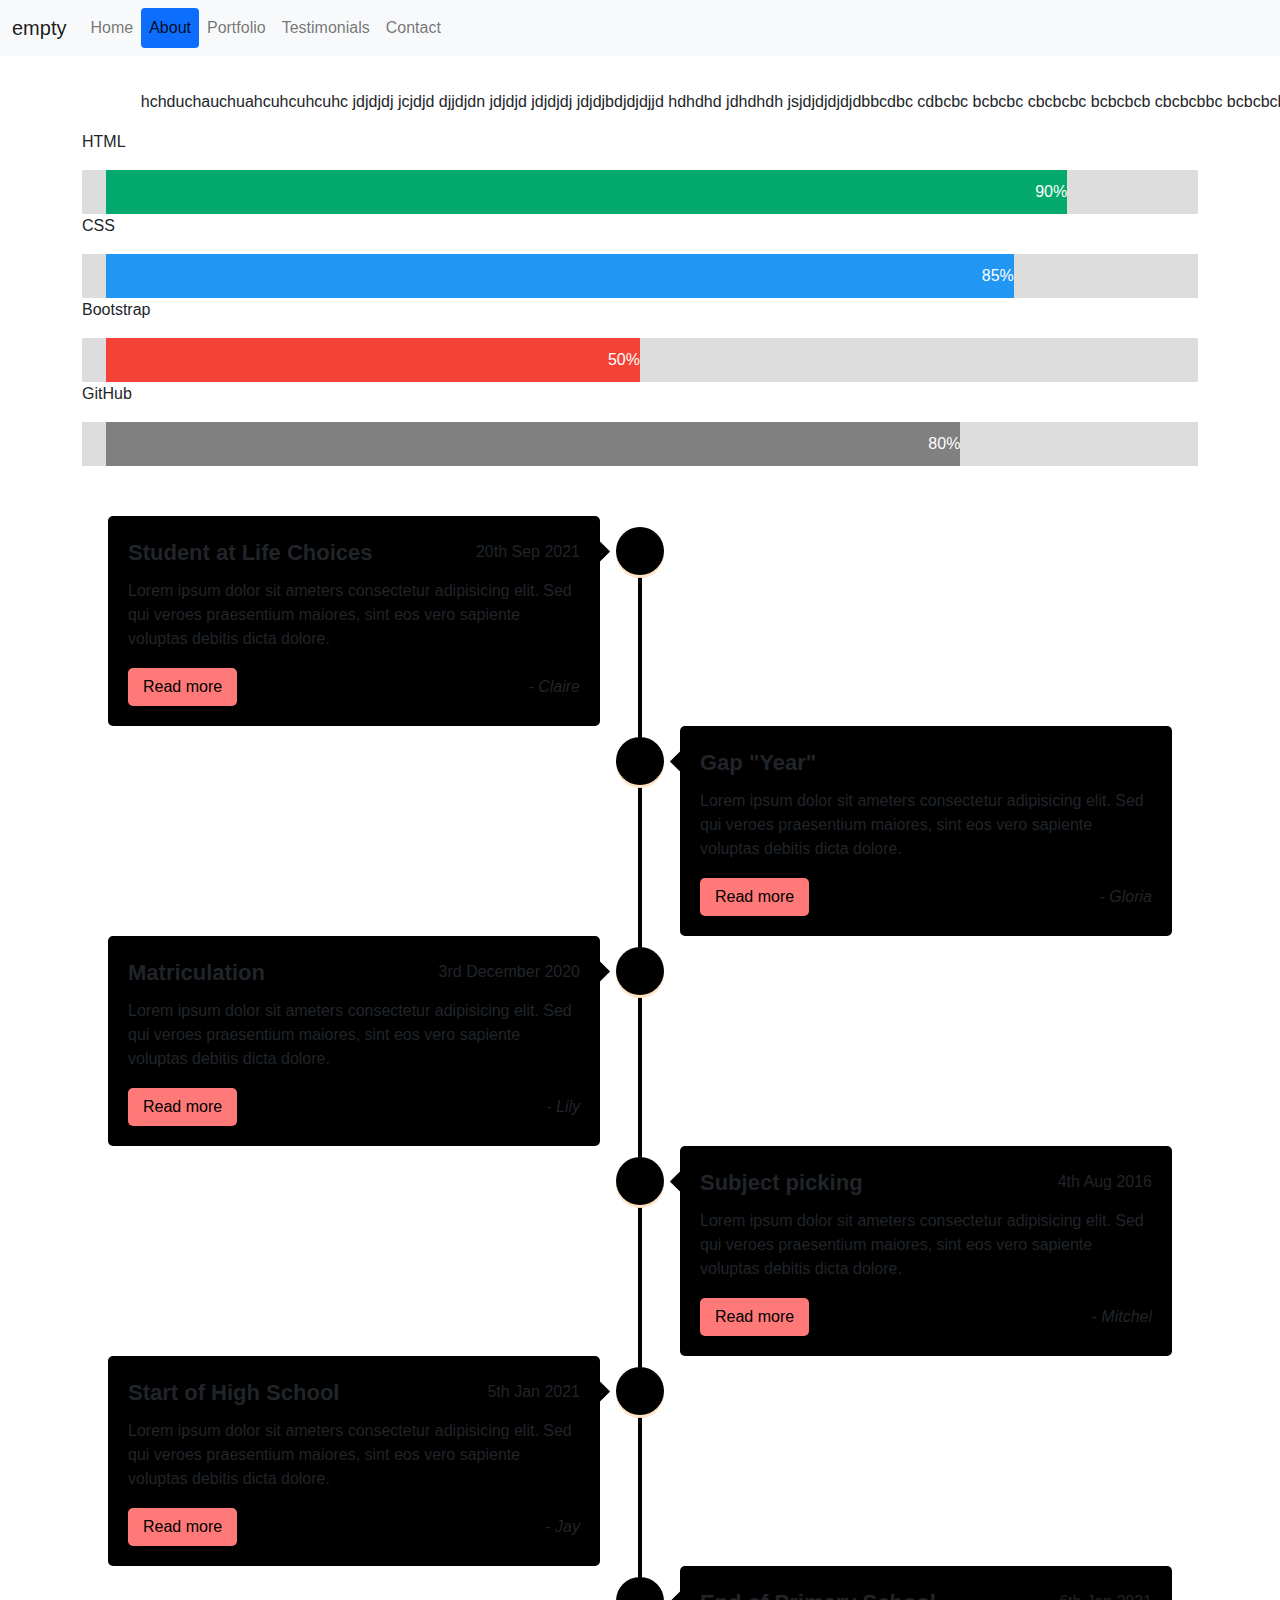
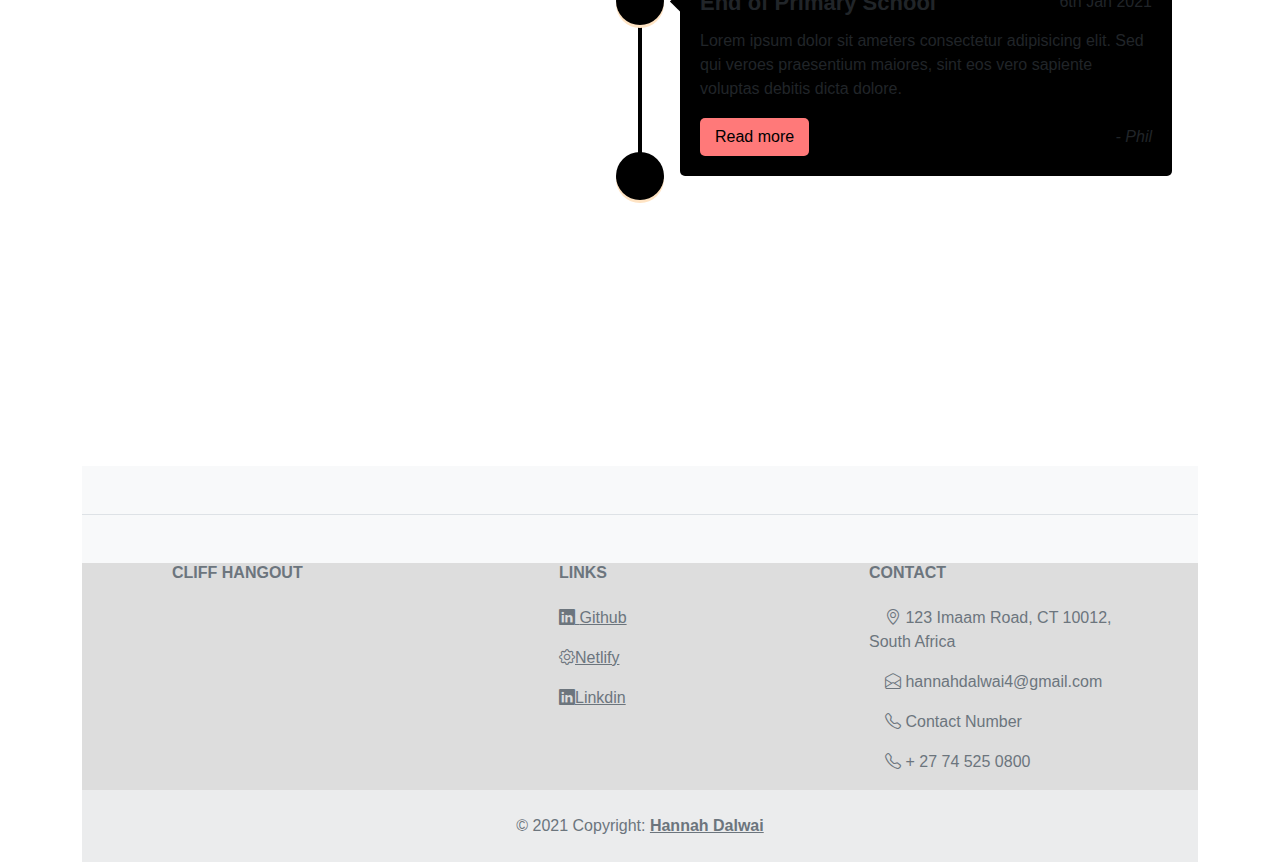
==== commit 620b7c76: "trying" ====
--- a/about.html
+++ b/about.html
@@ -40,39 +40,6 @@
         </div>
       </div>
     </nav>
-    <nav id="navbar-example2" class="navbar navbar-light bg-light px-3">
-      <a class="navbar-brand" href="#">About Me</a>
-      <ul class="nav nav-pills">
-        <li class="nav-item">
-          <a class="nav-link" href="#scrollspyHeading1">First</a>
-        </li>
-        <li class="nav-item">
-          <a class="nav-link" href="#scrollspyHeading2">Second</a>
-        </li>
-        <li class="nav-item dropdown">
-          <a class="nav-link dropdown-toggle" data-bs-toggle="dropdown" href="#" role="button" aria-expanded="false">Dropdown</a>
-          <ul class="dropdown-menu">
-            <li><a class="dropdown-item" href="#scrollspyHeading3">Third</a></li>
-            <li><a class="dropdown-item" href="#scrollspyHeading4">Fourth</a></li>
-            <li><hr class="dropdown-divider"></li>
-            <li><a class="dropdown-item" href="#scrollspyHeading5">Fifth</a></li>
-          </ul>
-        </li>
-      </ul>
-    </nav>
-    <div data-bs-spy="scroll" data-bs-target="#navbar-example2" data-bs-offset="0" class="scrollspy-example" tabindex="0">
-      <h4 id="scrollspyHeading1">First heading</h4>
-      <p>...</p>
-      <h4 id="scrollspyHeading2">Second heading</h4>
-      <p>...</p>
-      <h4 id="scrollspyHeading3">Third heading</h4>
-      <p>...</p>
-      <h4 id="scrollspyHeading4">Fourth heading</h4>
-      <p>...</p>
-      <h4 id="scrollspyHeading5">Fifth heading</h4>
-      <p>...</p>
-    </div>
-    
     
 <!-- scroll end    -->
     <div id="abouttext" class="col-lg-12 col-sm-12 text-center text-md-start">
@@ -104,6 +71,96 @@
     <!-- end -->
     </div>
   </div> 
+
+<div class="wrapper">
+  <div class="center-line">
+    <a href="https://en.wikipedia.org/wiki/Wiki" class="scroll-icon"><i class="fas fa-caret-up"></i></a>
+  </div>
+  <div class="row row-1">
+    <section>
+      <i class="icon fas fa-home"></i>
+      <div class="details">
+        <span class="title">Student at Life Choices</span>
+        <span>20th Sep 2021</span>
+      </div>
+      <p>Lorem ipsum dolor sit ameters consectetur adipisicing elit. Sed qui veroes praesentium maiores, sint eos vero sapiente voluptas debitis dicta dolore.</p>
+      <div class="bottom">
+        <a href="https://en.wikipedia.org/wiki/Wiki">Read more</a>
+        <i>- Claire</i>
+      </div>
+    </section>
+  </div>
+  <div class="row row-2">
+    <section>
+      <i class="icon fas fa-star"></i>
+      <div class="details">
+        <span class="title">Gap "Year"</span>
+        <span></span>
+      </div>
+      <p>Lorem ipsum dolor sit ameters consectetur adipisicing elit. Sed qui veroes praesentium maiores, sint eos vero sapiente voluptas debitis dicta dolore.</p>
+      <div class="bottom">
+        <a href="https://en.wikipedia.org/wiki/Wiki">Read more</a>
+        <i>- Gloria</i>
+      </div>
+    </section>
+  </div>
+  <div class="row row-1">
+    <section>
+      <i class="icon fas fa-rocket"></i>
+      <div class="details">
+        <span class="title">Matriculation</span>
+        <span>3rd December 2020</span>
+      </div>
+      <p>Lorem ipsum dolor sit ameters consectetur adipisicing elit. Sed qui veroes praesentium maiores, sint eos vero sapiente voluptas debitis dicta dolore.</p>
+      <div class="bottom">
+        <a href="https://en.wikipedia.org/wiki/Wiki">Read more</a>
+        <i>- Lily</i>
+      </div>
+    </section>
+  </div>
+  <div class="row row-2">
+    <section>
+      <i class="icon fas fa-globe"></i>
+      <div class="details">
+        <span class="title">Subject picking</span>
+        <span>4th Aug 2016</span>
+      </div>
+      <p>Lorem ipsum dolor sit ameters consectetur adipisicing elit. Sed qui veroes praesentium maiores, sint eos vero sapiente voluptas debitis dicta dolore.</p>
+      <div class="bottom">
+        <a href="https://en.wikipedia.org/wiki/Wiki">Read more</a>
+        <i>- Mitchel</i>
+      </div>
+    </section>
+  </div>
+  <div class="row row-1">
+    <section>
+      <i class="icon fas fa-paper-plane"></i>
+      <div class="details">
+        <span class="title">Start of High School</span>
+        <span>5th Jan 2021</span>
+      </div>
+      <p>Lorem ipsum dolor sit ameters consectetur adipisicing elit. Sed qui veroes praesentium maiores, sint eos vero sapiente voluptas debitis dicta dolore.</p>
+      <div class="bottom">
+        <a href="https://en.wikipedia.org/wiki/Wiki">Read more</a>
+        <i>- Jay</i>
+      </div>
+    </section>
+  </div>
+  <div class="row row-2">
+    <section>
+      <i class="icon fas fa-map-marker-alt"></i>
+      <div class="details">
+        <span class="title">End of Primary School</span>
+        <span>6th Jan 2021</span>
+      </div>
+      <p>Lorem ipsum dolor sit ameters consectetur adipisicing elit. Sed qui veroes praesentium maiores, sint eos vero sapiente voluptas debitis dicta dolore.</p>
+      <div class="bottom">
+        <a href="https://en.wikipedia.org/wiki/Wiki">Read more</a>
+        <i>- Phil</i>
+      </div>
+    </section>
+  </div>
+</div>
 <br><br><br><br><br><br><br><br><br><br><!-- Footer -->
 <footer class="text-center text-lg-start bg-light text-muted ">
     <!-- Section: Social media -->
--- a/style.css
+++ b/style.css
@@ -11,10 +11,6 @@
  padding: 10px;
  float: left;
 }
-#listexample2{
-margin-top: 10px;
-}
-
 header-text{
     margin-top: 160px;
 }
@@ -120,7 +116,7 @@
   position: absolute;
   height: 100%;
   width: 4px;
-  background: #fff;
+  background:black;
   left: 50%;
   top: 20px;
   transform: translateX(-50%);
@@ -135,7 +131,7 @@
   justify-content: flex-end;
 }
 .wrapper .row section{
-  background: #fff;
+  background:black;
   border-radius: 5px;
   width: calc(50% - 40px);
   padding: 20px;
@@ -146,7 +142,7 @@
   content: "";
   height: 15px;
   width: 15px;
-  background: #fff;
+  background: black;
   top: 28px;
   z-index: -1;
   transform: rotate(45deg);
@@ -160,7 +156,7 @@
 .row section .icon,
 .center-line .scroll-icon{
   position: absolute;
-  background: #f2f2f2;
+  background: black;
   height: 40px;
   width: 40px;
   text-align: center;
@@ -168,7 +164,7 @@
   border-radius: 50%;
   color: #ff7979;
   font-size: 17px;
-  box-shadow: 0 0 0 4px #fff, inset 0 2px 0 rgba(0,0,0,0.08), 0 3px 0 4px rgba(0,0,0,0.05);
+  box-shadow: 0 0 0 4px black, inset 0 2px black, 0 3px 0 4px bisque;
 }
 .center-line .scroll-icon{
   bottom: 0px;
@@ -201,7 +197,7 @@
   
   text-decoration: none;
   background: #ff7979;
-  color: #fff;
+  color:black;
   padding: 7px 15px;
   border-radius: 5px;
   /* font-size: 17px; */
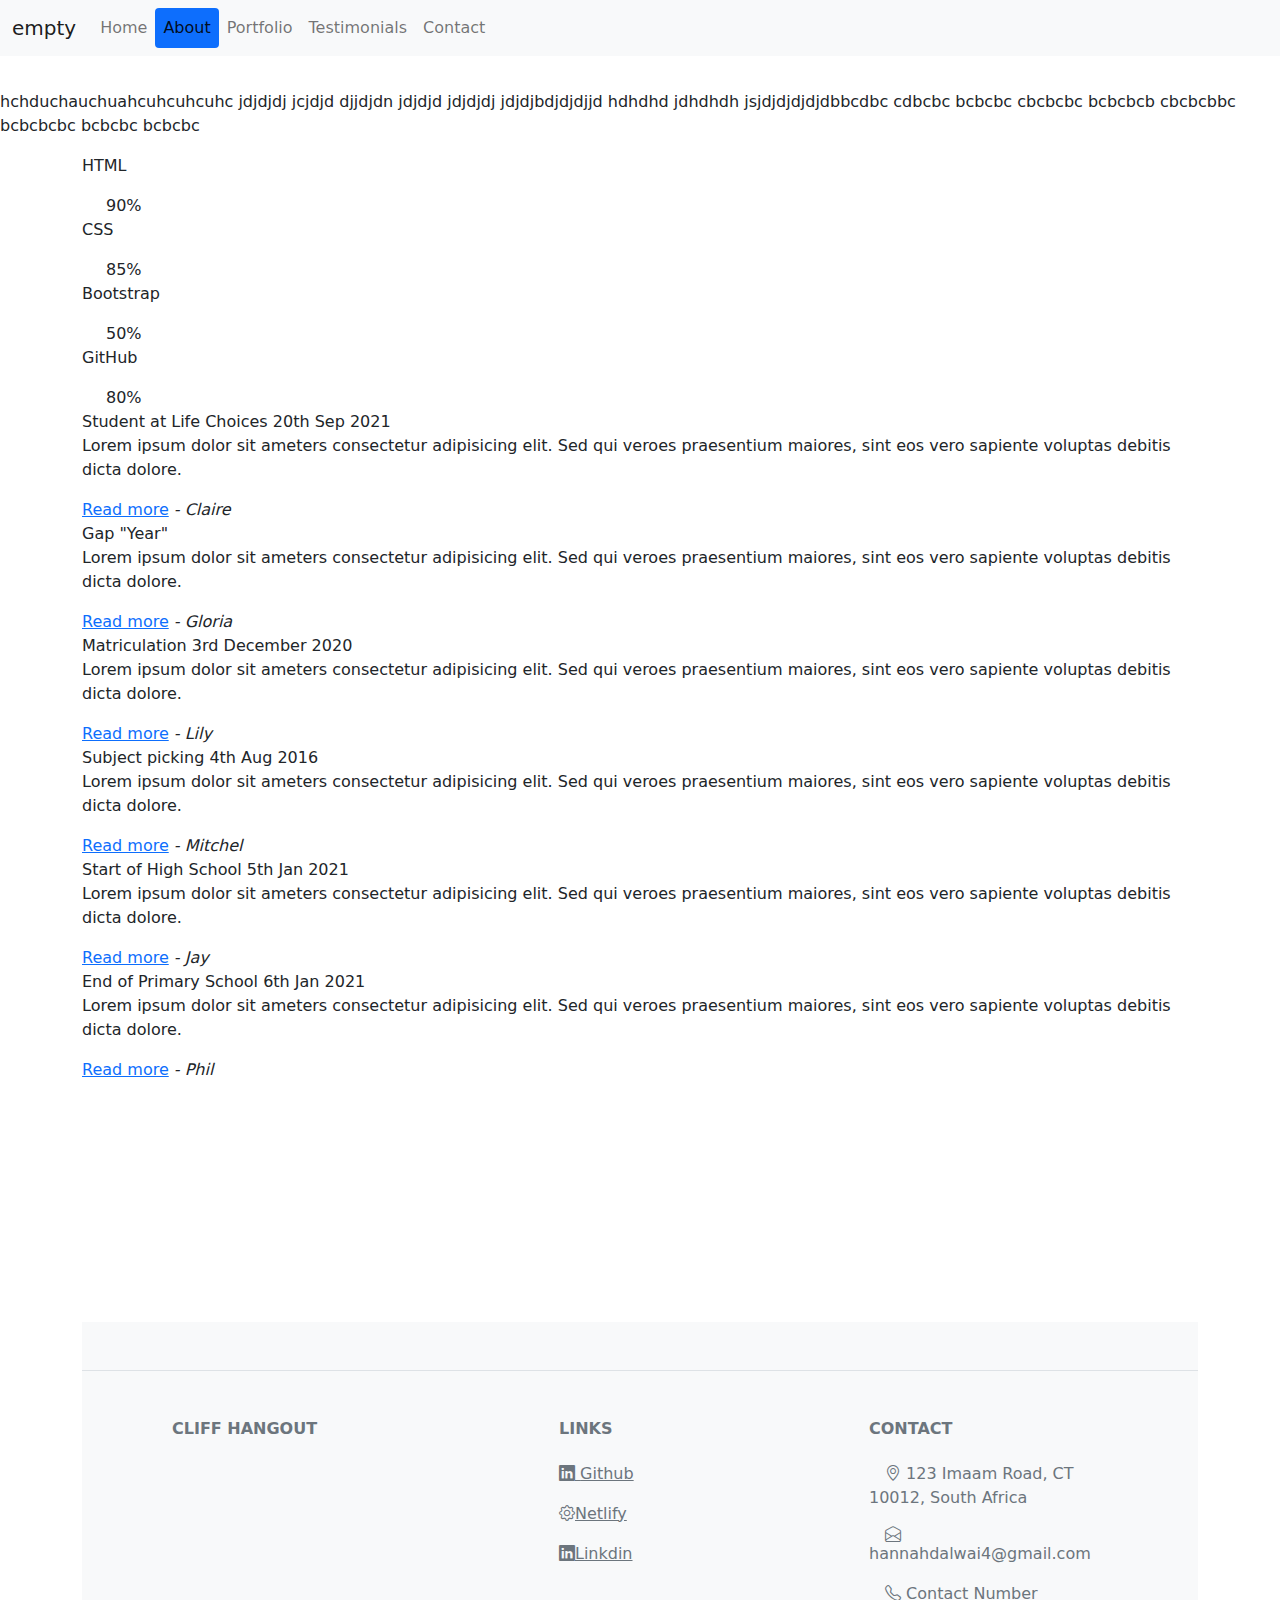
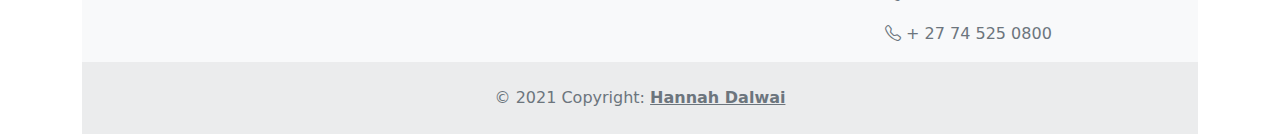
==== commit a7dc2560: "things" ====
--- a/about.html
+++ b/about.html
@@ -42,35 +42,35 @@
     </nav>
     
 <!-- scroll end    -->
-    <div id="abouttext" class="col-lg-12 col-sm-12 text-center text-md-start">
+ <div id="abouttext" class="col-lg-12 col-sm-12 text-center text-md-start">
       <h1 id="header-text"><div class="display-5 fw-bold">About</div></h1>
       <br><p>hchduchauchuahcuhcuhcuhc jdjdjdj jcjdjd djjdjdn jdjdjd jdjdjdj jdjdjbdjdjdjjd hdhdhd jdhdhdh jsjdjdjdjdjdbbcdbc cdbcbc bcbcbc cbcbcbc bcbcbcb cbcbcbbc bcbcbcbc bcbcbc bcbcbc</p>
-  </div>
-    <div class="container-lg">
-        <div class="row justify-content-center align-items-center">
-          <!-- Skills -->
-          <div class="col-lg-12 col-md-6 col-12">
-            <div id="skills" class="col-lg-12 col-md-12 col-12 text-center text-md-start">          
-              <p>HTML</p>
-              <div class="container">
-                <div class="skills html">90%</div>
+    </div>
+      <div class="container-lg">
+          <div class="row justify-content-center align-items-center">
+            <!-- Skills -->
+            <div class="col-lg-12 col-md-6 col-12">
+              <div id="skills" class="col-lg-12 col-md-12 col-12 text-center text-md-start">          
+                <p>HTML</p>
+                <div class="container">
+                  <div class="skills html">90%</div>
+                </div>
+                <p>CSS</p>
+                <div class="container">
+                  <div class="skills css">85%</div>
+                </div>
+                <p>Bootstrap</p>
+                <div class="container">
+                  <div class="skills js">50%</div>
+                </div>
+                <p>GitHub</p>
+                <div class="container">
+                  <div class="skills php">80%</div>
+                </div>   
               </div>
-              <p>CSS</p>
-              <div class="container">
-                <div class="skills css">85%</div>
-              </div>
-              <p>Bootstrap</p>
-              <div class="container">
-                <div class="skills js">50%</div>
-              </div>
-              <p>GitHub</p>
-              <div class="container">
-                <div class="skills php">80%</div>
-              </div>   
-            </div>
     <!-- end -->
-    </div>
-  </div> 
+  </div>
+</div> 
 
 <div class="wrapper">
   <div class="center-line">
